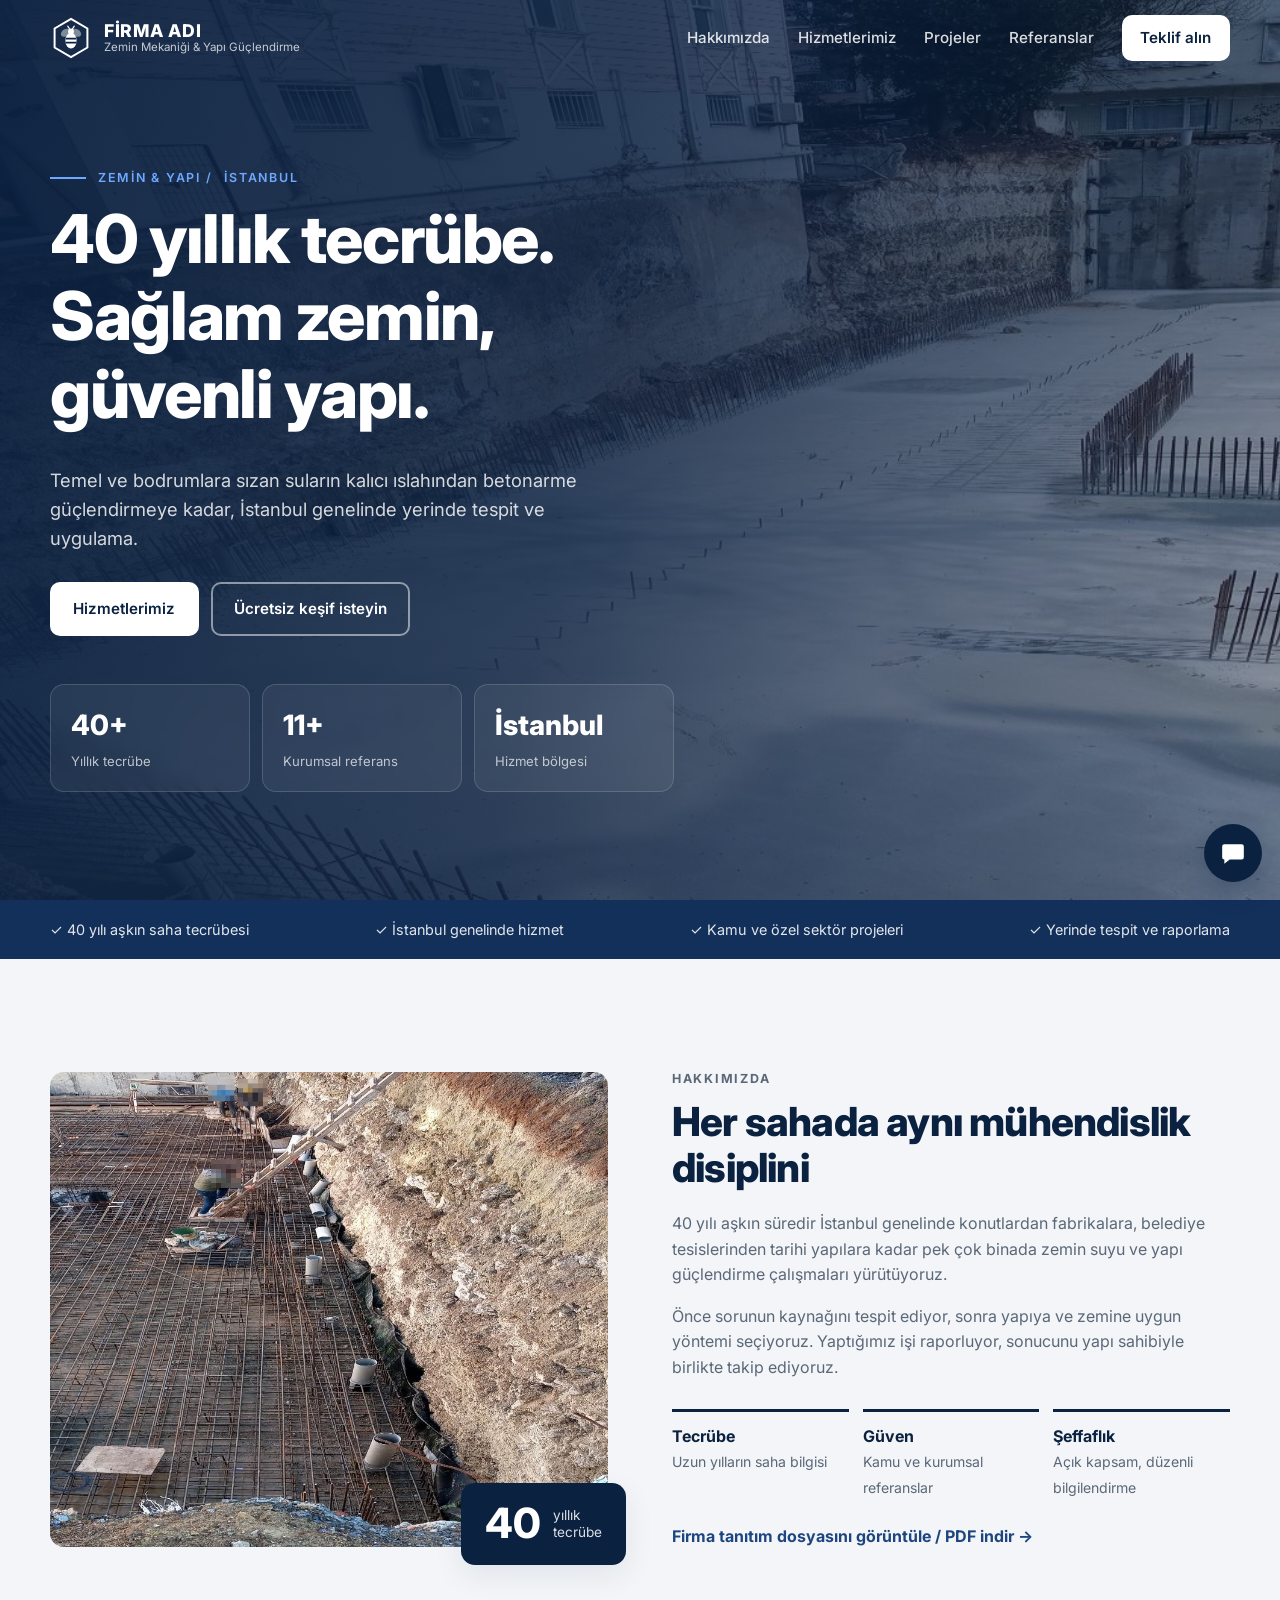
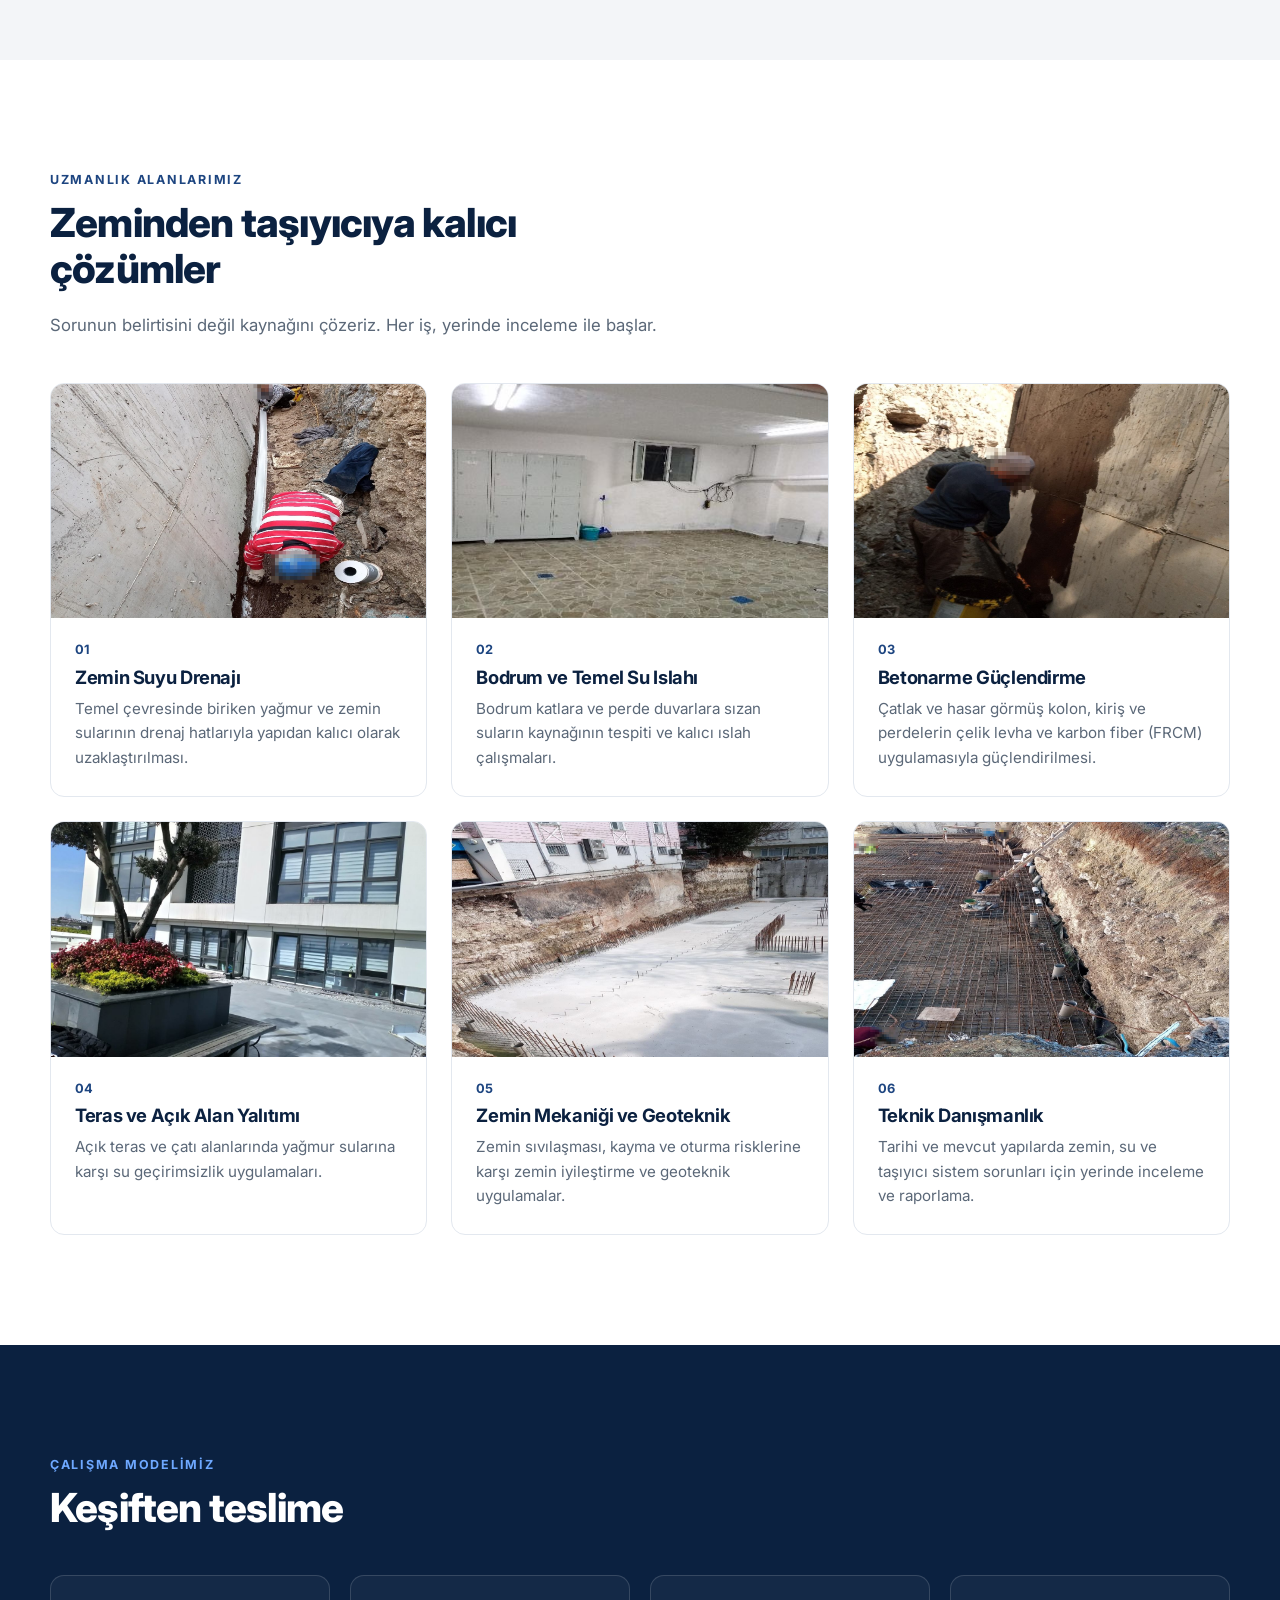
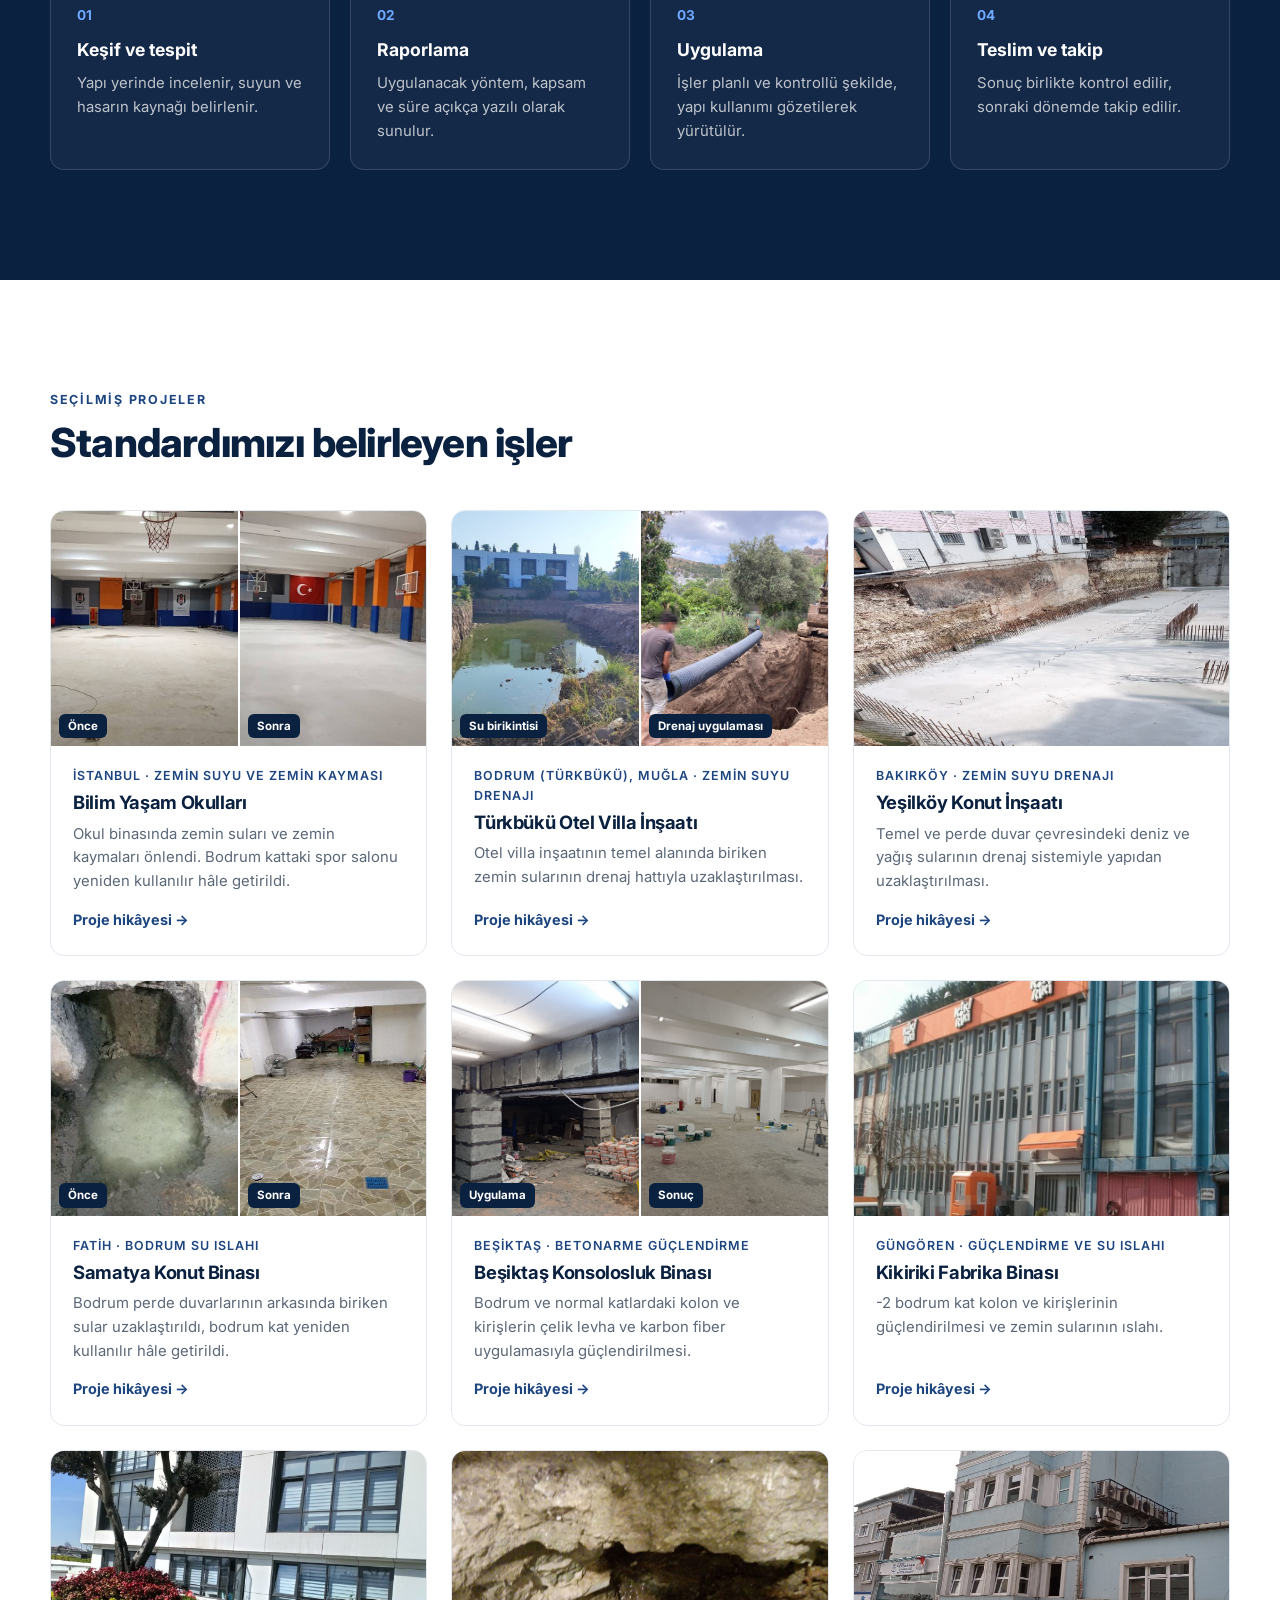
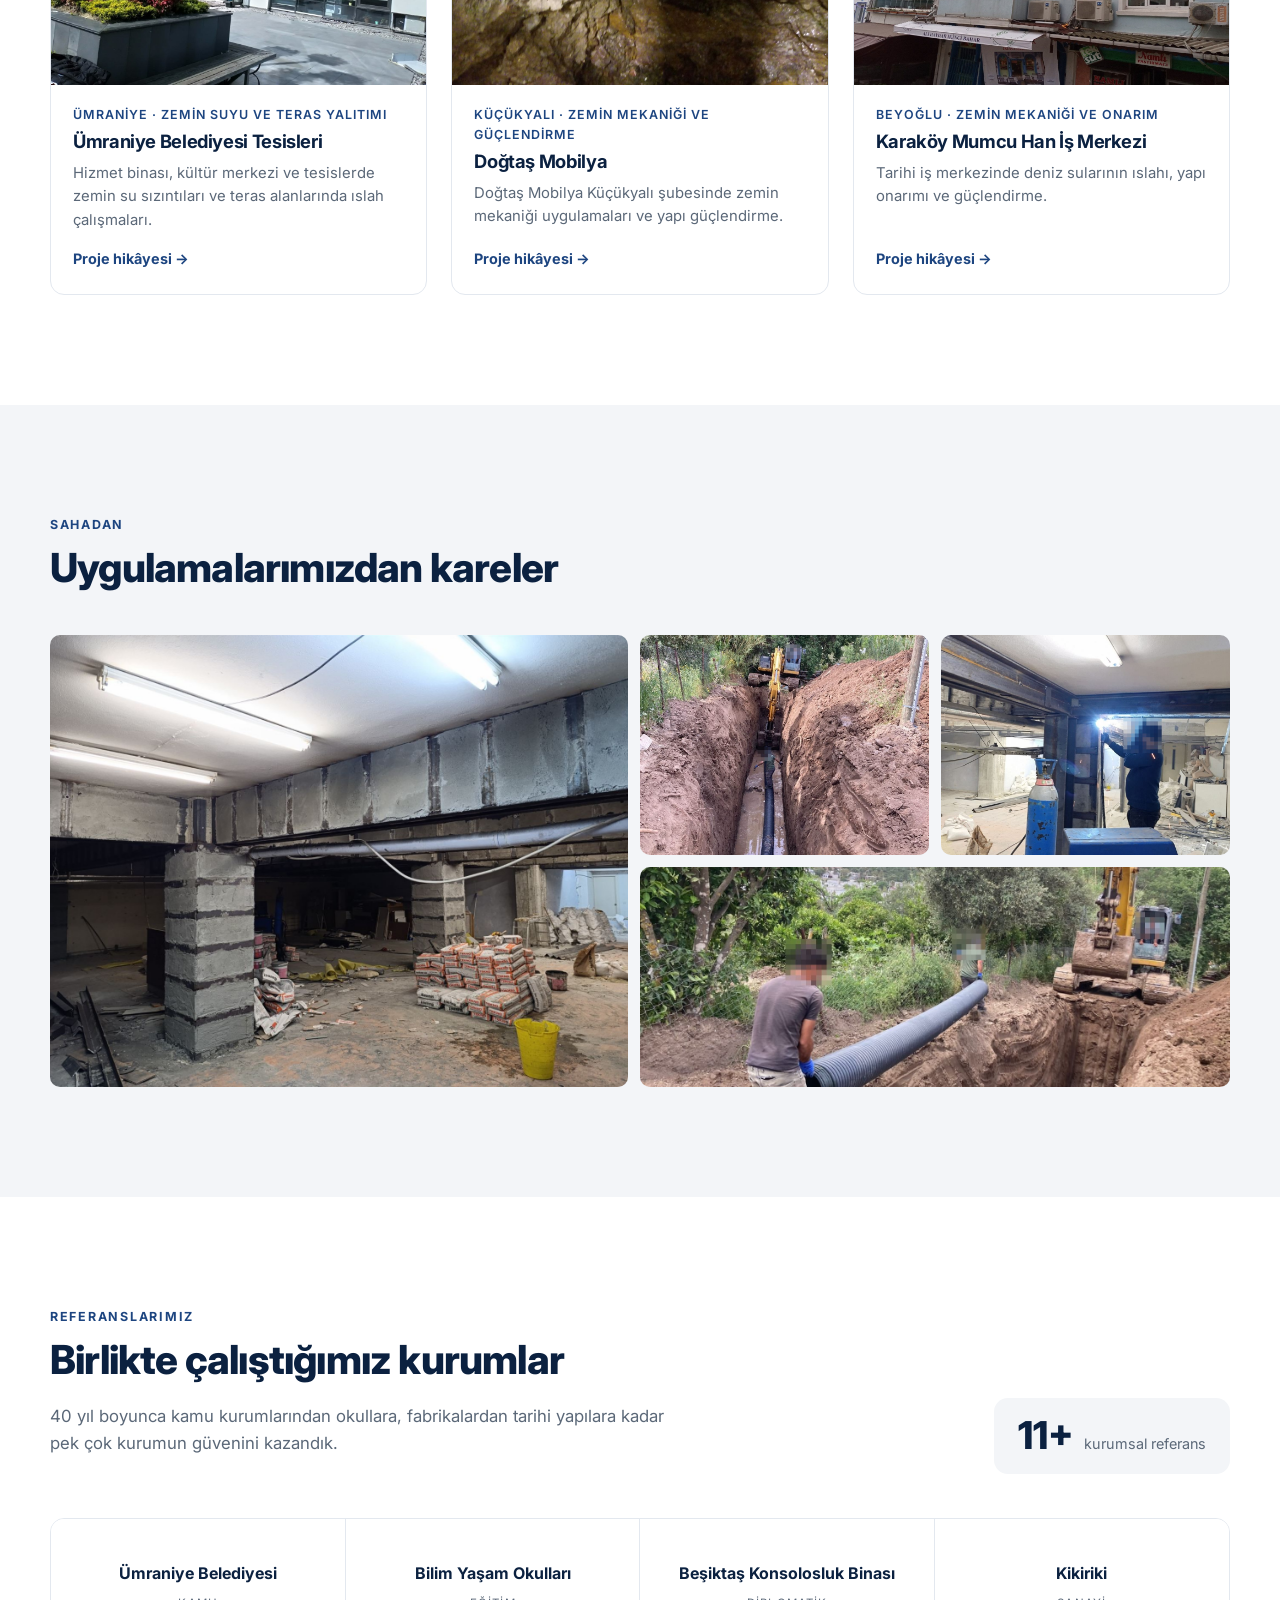
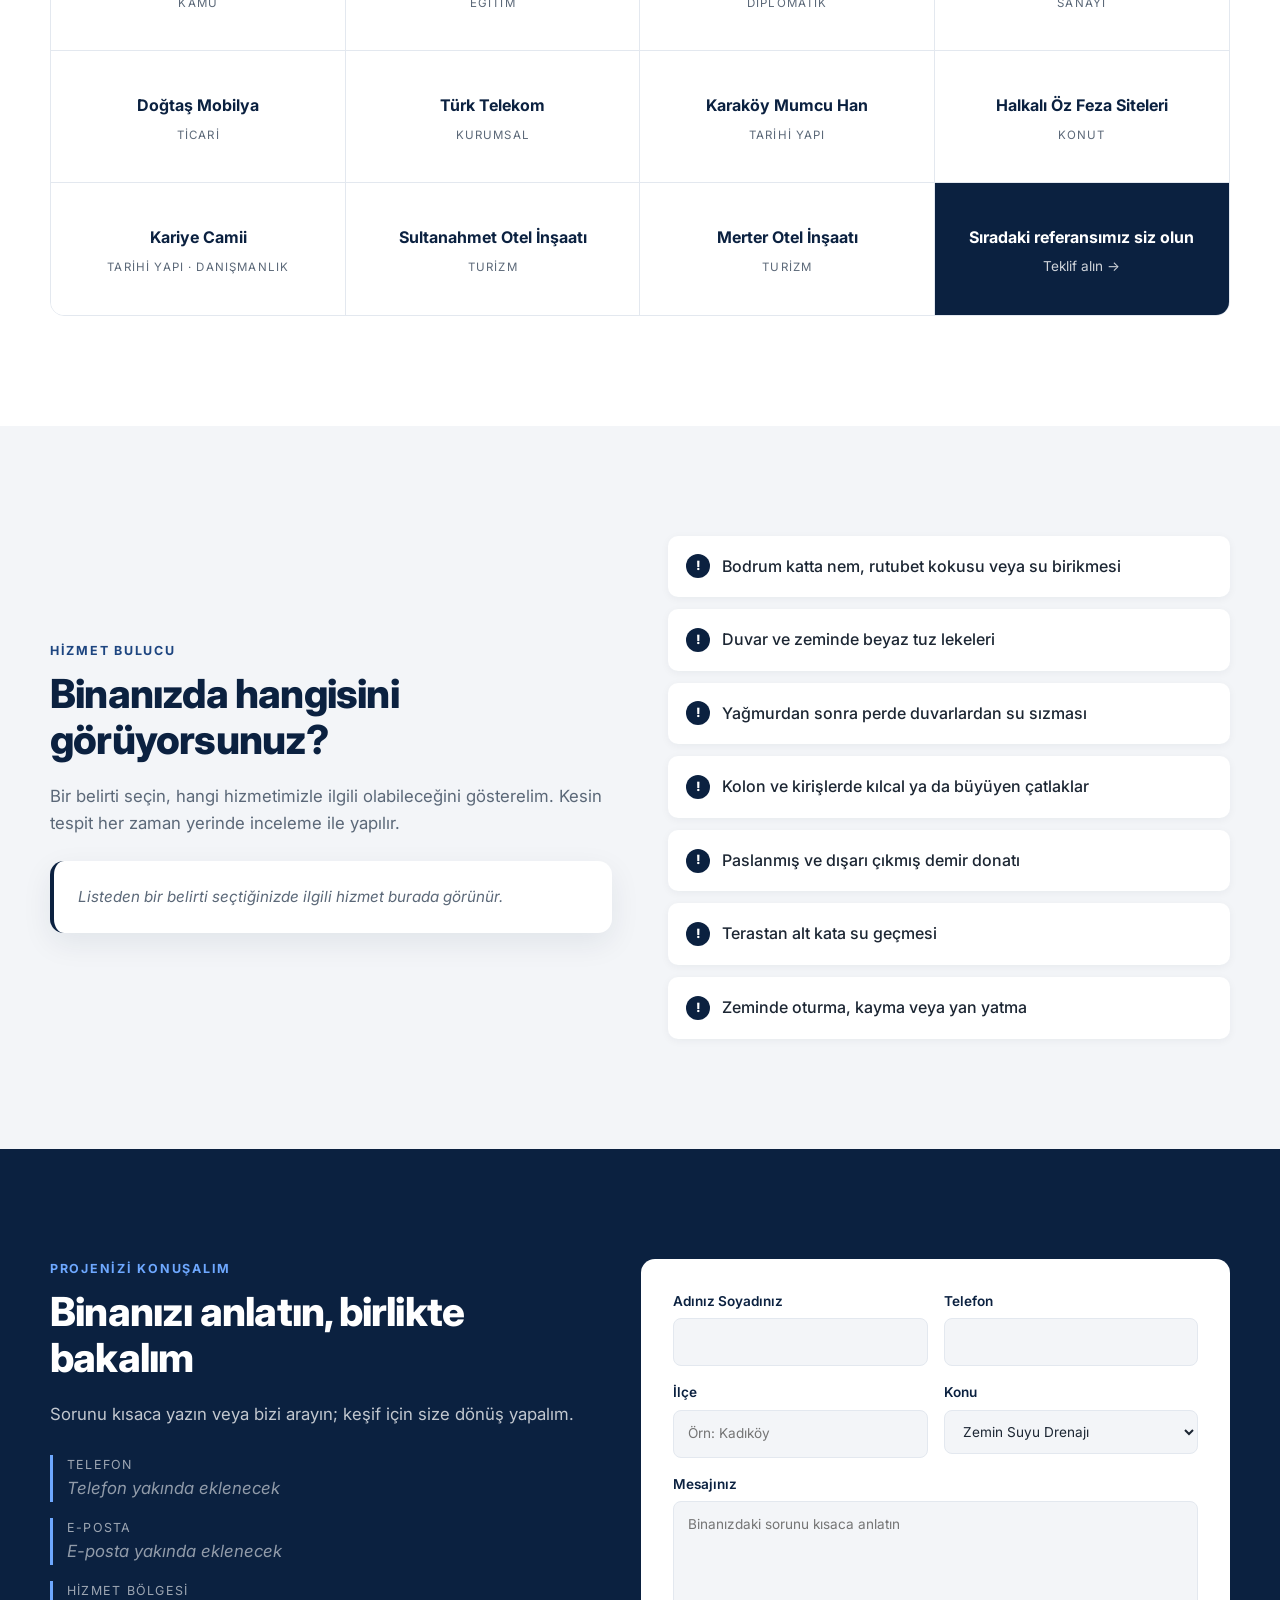
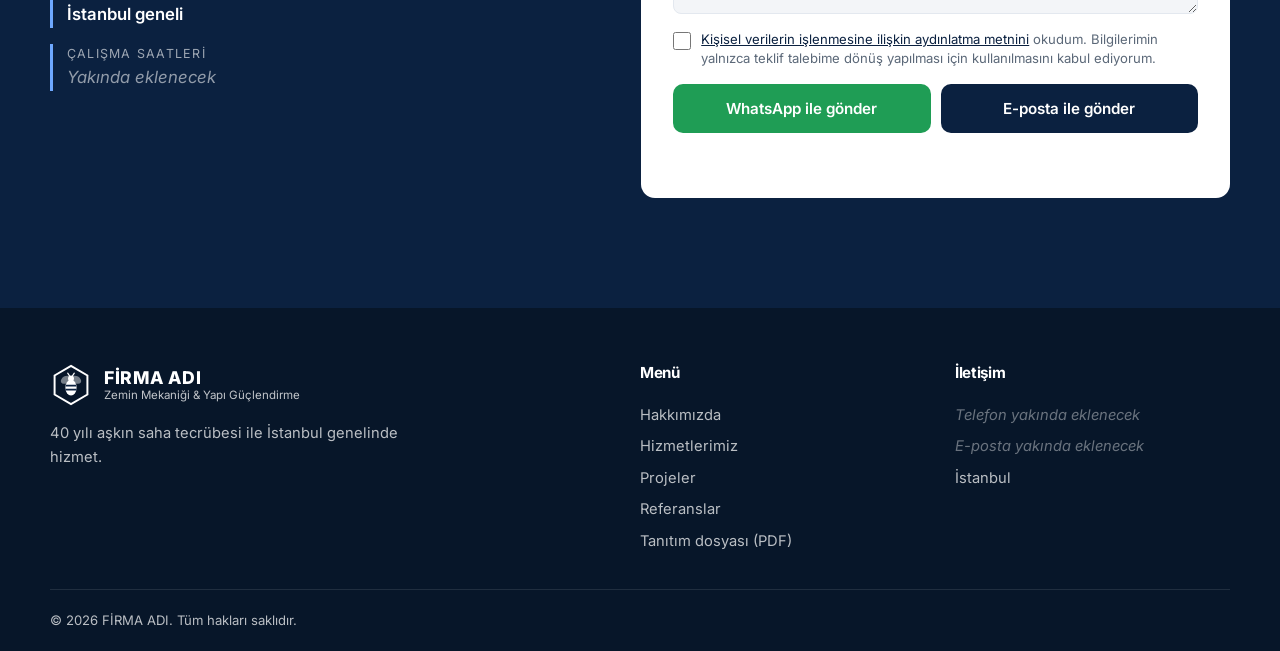
==== index.html @ 5e9cb73e "İnşaat firması web sitesi: ilk taslak" ====
<!doctype html>
<html lang="tr">
<head>
  <meta charset="utf-8">
  <meta name="viewport" content="width=device-width, initial-scale=1">
  <title>Zemin Mekaniği ve Yapı Güçlendirme</title>
  <meta name="description" content="40 yıllık tecrübeyle zemin suyu drenajı, bodrum su ıslahı ve betonarme güçlendirme.">
  <!-- TASLAK: Site bitene kadar arama motorlarında listelenmesin. Yayına hazır olunca bu satır silinecek. -->
  <meta name="robots" content="noindex, nofollow">
  <link rel="preconnect" href="https://fonts.googleapis.com">
  <link rel="preconnect" href="https://fonts.gstatic.com" crossorigin>
  <link href="https://fonts.googleapis.com/css2?family=Inter:wght@400;500;600;700;800&display=swap" rel="stylesheet">
  <link rel="stylesheet" href="stil.css">
  <link rel="stylesheet" href="sohbet.css">
</head>
<body>
  <a href="#icerik" class="icerige-gec">İçeriğe geç</a>

  <!-- Arı simgesi: tek yerde tanımlanır, logoda ve başka yerlerde tekrar kullanılır -->
  <svg width="0" height="0" style="position:absolute" aria-hidden="true">
    <symbol id="ari" viewBox="0 0 64 64">
      <path d="M32 3 57 17.5v29L32 61 7 46.5v-29Z" fill="none" stroke="currentColor" stroke-width="3"/>
      <ellipse cx="24" cy="24" rx="8" ry="5.5" transform="rotate(-30 24 24)" fill="currentColor" opacity=".45"/>
      <ellipse cx="40" cy="24" rx="8" ry="5.5" transform="rotate(30 40 24)" fill="currentColor" opacity=".45"/>
      <ellipse cx="32" cy="36" rx="8.5" ry="12" fill="currentColor"/>
      <path d="M24.2 33h15.6M23.8 39h16.4" stroke="var(--ari-cizgi, #0b2140)" stroke-width="2.6"/>
      <circle cx="32" cy="22" r="4.5" fill="currentColor"/>
      <path d="M30 18.5 27 14M34 18.5 37 14" stroke="currentColor" stroke-width="1.8" stroke-linecap="round"/>
    </symbol>
  </svg>

  <header class="ust" id="ust">
    <div class="kap ust-ic">
      <a href="#giris" class="logo" aria-label="Ana sayfa">
        <svg class="logo-ari"><use href="#ari"/></svg>
        <span class="logo-yazi">
          <strong data-ayar="firma.ad"></strong>
          <small data-ayar="firma.altBaslik"></small>
        </span>
      </a>
      <nav class="menu" id="menu" aria-label="Ana menü">
        <a href="#hakkimizda">Hakkımızda</a>
        <a href="#hizmetler">Hizmetlerimiz</a>
        <a href="#projeler">Projeler</a>
        <a href="#referanslar">Referanslar</a>
        <a href="#iletisim" class="dugme dugme-acik">Teklif alın</a>
      </nav>
      <button class="menu-ac" id="menuAc" aria-label="Menüyü aç" aria-expanded="false" aria-controls="menu">
        <span></span><span></span><span></span>
      </button>
    </div>
  </header>

  <main id="icerik" tabindex="-1">
    <!-- GİRİŞ -->
    <section class="giris" id="giris">
      <div class="giris-arka" style="background-image:url('gorseller/giris-santiye.jpg')"></div>
      <div class="kap giris-ic">
        <p class="etiket"><span class="cizgi"></span>Zemin & Yapı / <span data-ayar="firma.bolge"></span></p>
        <h1><span data-ayar="firma.deneyimYili"></span> yıllık tecrübe.<br>Sağlam zemin, güvenli yapı.</h1>
        <p class="giris-metin">Temel ve bodrumlara sızan suların kalıcı ıslahından betonarme güçlendirmeye kadar, <span data-ayar="firma.bolge"></span> genelinde yerinde tespit ve uygulama.</p>
        <div class="dugmeler">
          <a href="#hizmetler" class="dugme dugme-acik">Hizmetlerimiz</a>
          <a href="#iletisim" class="dugme dugme-cerceve">Ücretsiz keşif isteyin</a>
        </div>

        <div class="rakamlar">
          <div><strong><span data-ayar="firma.deneyimYili"></span>+</strong><span>Yıllık tecrübe</span></div>
          <div><strong id="referansSayisi"></strong><span>Kurumsal referans</span></div>
          <div><strong data-ayar="firma.bolge"></strong><span>Hizmet bölgesi</span></div>
        </div>
      </div>
    </section>

    <!-- GÜVEN ŞERİDİ -->
    <div class="serit">
      <div class="kap serit-ic">
        <span>✓ <span data-ayar="firma.kurulusMetni"></span></span>
        <span>✓ <span data-ayar="firma.bolge"></span> genelinde hizmet</span>
        <span>✓ Kamu ve özel sektör projeleri</span>
        <span>✓ Yerinde tespit ve raporlama</span>
      </div>
    </div>

    <!-- HAKKIMIZDA -->
    <section class="bolum bolum-gri" id="hakkimizda">
      <div class="kap hakkimizda">
        <div class="hakkimizda-gorsel">
          <img src="gorseller/hakkimizda.jpg" alt="Temel donatı imalatı yapılan şantiye" loading="lazy">
          <div class="rozet"><strong><span data-ayar="firma.deneyimYili"></span></strong><span>yıllık<br>tecrübe</span></div>
        </div>
        <div>
          <p class="ust-baslik">Hakkımızda</p>
          <h2>Her sahada aynı mühendislik disiplini</h2>
          <p><span data-ayar="firma.deneyimYili"></span> yılı aşkın süredir <span data-ayar="firma.bolge"></span> genelinde konutlardan fabrikalara, belediye tesislerinden tarihi yapılara kadar pek çok binada zemin suyu ve yapı güçlendirme çalışmaları yürütüyoruz.</p>
          <p>Önce sorunun kaynağını tespit ediyor, sonra yapıya ve zemine uygun yöntemi seçiyoruz. Yaptığımız işi raporluyor, sonucunu yapı sahibiyle birlikte takip ediyoruz.</p>
          <div class="ozellikler">
            <div><strong>Tecrübe</strong><span>Uzun yılların saha bilgisi</span></div>
            <div><strong>Güven</strong><span>Kamu ve kurumsal referanslar</span></div>
            <div><strong>Şeffaflık</strong><span>Açık kapsam, düzenli bilgilendirme</span></div>
          </div>
          <a href="tanitim.html" class="tanitim-bag">Firma tanıtım dosyasını görüntüle / PDF indir →</a>
        </div>
      </div>
    </section>

    <!-- HİZMETLER -->
    <section class="bolum" id="hizmetler">
      <div class="kap">
        <div class="bolum-bas">
          <p class="ust-baslik">Uzmanlık alanlarımız</p>
          <h2>Zeminden taşıyıcıya kalıcı çözümler</h2>
          <p class="bolum-metin">Sorunun belirtisini değil kaynağını çözeriz. Her iş, yerinde inceleme ile başlar.</p>
        </div>
        <div class="kartlar" id="hizmetListesi"></div>
      </div>
    </section>

    <!-- ÇALIŞMA MODELİ -->
    <section class="bolum bolum-koyu">
      <div class="kap">
        <div class="bolum-bas">
          <p class="ust-baslik">Çalışma modelimiz</p>
          <h2>Keşiften teslime</h2>
        </div>
        <ol class="adimlar">
          <li><span>01</span><strong>Keşif ve tespit</strong><p>Yapı yerinde incelenir, suyun ve hasarın kaynağı belirlenir.</p></li>
          <li><span>02</span><strong>Raporlama</strong><p>Uygulanacak yöntem, kapsam ve süre açıkça yazılı olarak sunulur.</p></li>
          <li><span>03</span><strong>Uygulama</strong><p>İşler planlı ve kontrollü şekilde, yapı kullanımı gözetilerek yürütülür.</p></li>
          <li><span>04</span><strong>Teslim ve takip</strong><p>Sonuç birlikte kontrol edilir, sonraki dönemde takip edilir.</p></li>
        </ol>
      </div>
    </section>

    <!-- PROJELER -->
    <section class="bolum" id="projeler">
      <div class="kap">
        <div class="bolum-bas">
          <p class="ust-baslik">Seçilmiş projeler</p>
          <h2>Standardımızı belirleyen işler</h2>
        </div>
        <div class="projeler" id="projeListesi"></div>
      </div>
    </section>

    <!-- SAHADAN -->
    <section class="bolum bolum-gri">
      <div class="kap">
        <div class="bolum-bas">
          <p class="ust-baslik">Sahadan</p>
          <h2>Uygulamalarımızdan kareler</h2>
        </div>
        <div class="galeri">
          <img src="gorseller/konsolosluk-17.jpg" alt="Kolon ve kirişlerin çelik lamalarla güçlendirilmesi" loading="lazy">
          <img src="gorseller/saha-hendek.jpg" alt="Hendeğe drenaj borusu döşenmesi" loading="lazy">
          <img src="gorseller/konsolosluk-19.jpg" alt="Çelik elemanların kaynakla birleştirilmesi" loading="lazy">
          <img src="gorseller/saha-boru.jpg" alt="Drenaj borusunun kazı alanına indirilmesi" loading="lazy">
        </div>
      </div>
    </section>

    <!-- REFERANSLAR -->
    <section class="bolum" id="referanslar">
      <div class="kap">
        <div class="referans-bas">
          <div class="bolum-bas">
            <p class="ust-baslik">Referanslarımız</p>
            <h2>Birlikte çalıştığımız kurumlar</h2>
            <p class="bolum-metin"><span data-ayar="firma.deneyimYili"></span> yıl boyunca kamu kurumlarından okullara, fabrikalardan tarihi yapılara kadar pek çok kurumun güvenini kazandık.</p>
          </div>
          <div class="referans-rozet">
            <strong id="referansSayisi2"></strong>
            <span>kurumsal referans</span>
          </div>
        </div>
        <ul class="referanslar" id="referansListesi"></ul>
      </div>
    </section>

    <!-- BELİRTİLER -->
    <section class="bolum bolum-gri" id="hizmetBulucu">
      <div class="kap belirti">
        <div>
          <p class="ust-baslik">Hizmet bulucu</p>
          <h2>Binanızda hangisini görüyorsunuz?</h2>
          <p class="bolum-metin">Bir belirti seçin, hangi hizmetimizle ilgili olabileceğini gösterelim. Kesin tespit her zaman yerinde inceleme ile yapılır.</p>
          <div class="bulucu-sonuc" id="bulucuSonuc" aria-live="polite">
            <p class="bulucu-bos">Listeden bir belirti seçtiğinizde ilgili hizmet burada görünür.</p>
          </div>
        </div>
        <ul class="belirti-liste" id="belirtiListesi"></ul>
      </div>
    </section>

    <!-- İLETİŞİM -->
    <section class="bolum bolum-koyu" id="iletisim">
      <div class="kap iletisim">
        <div>
          <p class="ust-baslik">Projenizi konuşalım</p>
          <h2>Binanızı anlatın, birlikte bakalım</h2>
          <p class="bolum-metin">Sorunu kısaca yazın veya bizi arayın; keşif için size dönüş yapalım.</p>
          <ul class="iletisim-bilgi">
            <li><span>Telefon</span><a data-iletisim="telefon"></a></li>
            <li><span>E-posta</span><a data-iletisim="eposta"></a></li>
            <li><span>Hizmet bölgesi</span><strong><span data-ayar="firma.bolge"></span> geneli</strong></li>
            <li><span>Çalışma saatleri</span><strong data-ayar="iletisim.calismaSaatleri"></strong></li>
          </ul>
        </div>
        <form class="form" id="iletisimFormu" novalidate>
          <label>Adınız Soyadınız<input name="ad" required autocomplete="name"></label>
          <label>Telefon<input name="telefon" type="tel" required autocomplete="tel"></label>
          <label>İlçe<input name="ilce" placeholder="Örn: Kadıköy"></label>
          <label>Konu
            <select name="konu" id="konuSecimi"></select>
          </label>
          <label class="tam">Mesajınız<textarea name="mesaj" rows="4" required placeholder="Binanızdaki sorunu kısaca anlatın"></textarea></label>
          <input type="text" name="_bot" tabindex="-1" autocomplete="off" aria-hidden="true" style="position:absolute;left:-9999px">
          <label class="onay tam">
            <input type="checkbox" name="kvkk" required>
            <span><a href="kvkk.html" target="_blank" rel="noopener">Kişisel verilerin işlenmesine ilişkin aydınlatma metnini</a> okudum. Bilgilerimin yalnızca teklif talebime dönüş yapılması için kullanılmasını kabul ediyorum.</span>
          </label>
          <div class="form-dugmeler tam">
            <button type="submit" name="kanal" value="whatsapp" class="dugme dugme-wp">WhatsApp ile gönder</button>
            <button type="submit" name="kanal" value="eposta" class="dugme dugme-acik">E-posta ile gönder</button>
          </div>
          <p class="form-not tam" id="formNot" role="status"></p>
        </form>
      </div>
    </section>
  </main>

  <footer class="alt">
    <div class="kap alt-ic">
      <div>
        <a href="#giris" class="logo">
          <svg class="logo-ari"><use href="#ari"/></svg>
          <span class="logo-yazi"><strong data-ayar="firma.ad"></strong><small data-ayar="firma.altBaslik"></small></span>
        </a>
        <p><span data-ayar="firma.kurulusMetni"></span> ile <span data-ayar="firma.bolge"></span> genelinde hizmet.</p>
      </div>
      <div>
        <h3>Menü</h3>
        <a href="#hakkimizda">Hakkımızda</a><a href="#hizmetler">Hizmetlerimiz</a><a href="#projeler">Projeler</a><a href="#referanslar">Referanslar</a><a href="tanitim.html">Tanıtım dosyası (PDF)</a>
      </div>
      <div>
        <h3>İletişim</h3>
        <a data-iletisim="telefon"></a>
        <a data-iletisim="eposta"></a>
        <span data-ayar="iletisim.adres"></span>
      </div>
    </div>
    <div class="kap alt-son">© <span id="yil"></span> <span data-ayar="firma.ad"></span>. Tüm hakları saklıdır.</div>
  </footer>

  <dialog class="hikaye" id="hikayePencere" aria-labelledby="hikayeBaslik">
    <button type="button" class="hikaye-kapat" data-kapat aria-label="Kapat">×</button>
    <div id="hikayeIcerik"></div>
  </dialog>

  <a class="whatsapp" id="whatsapp" hidden aria-label="WhatsApp ile yazın">WhatsApp</a>

  <script src="ayarlar.js"></script>
  <script src="site.js"></script>
  <script src="sohbet.js" defer></script>
</body>
</html>
---- stil.css ----
/* Renkler tek yerden yönetilir */
:root {
  --lacivert: #0b2140;
  --lacivert-2: #12305a;
  --lacivert-3: #1d4580;
  --vurgu: #6ea8ff;
  --beyaz: #ffffff;
  --gri-1: #f3f5f8;
  --gri-2: #e3e8ef;
  --metin: #1c2633;
  --metin-acik: #5b6878;
  --yaricap: 14px;
  --golge: 0 10px 30px rgba(11, 33, 64, .08);
}

* { box-sizing: border-box; }
html { scroll-behavior: smooth; scroll-padding-top: 80px; }
body { margin: 0; font-family: "Inter", system-ui, sans-serif; color: var(--metin); background: var(--beyaz); line-height: 1.6; -webkit-font-smoothing: antialiased; }
img { max-width: 100%; display: block; }
a { color: inherit; text-decoration: none; }
h1, h2, h3 { line-height: 1.15; margin: 0 0 .5em; letter-spacing: -.02em; }
h2 { font-size: clamp(1.7rem, 3.2vw, 2.5rem); font-weight: 800; color: var(--lacivert); }
h3 { font-size: 1.15rem; font-weight: 700; }
p { margin: 0 0 1em; }

.kap { width: min(1180px, 100% - 32px); margin-inline: auto; }

/* Düğmeler */
.dugme { display: inline-flex; align-items: center; justify-content: center; gap: .5em; padding: .85em 1.4em; border-radius: 10px; font-weight: 600; font-size: .95rem; border: 2px solid transparent; cursor: pointer; transition: background .2s, color .2s, border-color .2s; font-family: inherit; }
.dugme-acik { background: var(--beyaz); color: var(--lacivert); }
.dugme-acik:hover { background: var(--gri-2); }
.dugme-cerceve { border-color: rgba(255,255,255,.5); color: var(--beyaz); }
.dugme-cerceve:hover { border-color: var(--beyaz); background: rgba(255,255,255,.08); }
.dugme-koyu { background: var(--lacivert); color: var(--beyaz); }
.dugme-koyu:hover { background: var(--lacivert-3); }

/* Üst menü */
.ust { position: fixed; inset: 0 0 auto; z-index: 50; transition: background .25s, box-shadow .25s; }
.ust.dolu, body.menu-acik .ust { background: var(--lacivert); box-shadow: 0 4px 20px rgba(0,0,0,.2); }
.ust-ic { display: flex; align-items: center; justify-content: space-between; height: 76px; }
.logo { display: flex; align-items: center; gap: 12px; color: var(--beyaz); }
.logo-ari { width: 42px; height: 42px; color: var(--beyaz); flex: none; --ari-cizgi: var(--lacivert); }
.logo-yazi { display: flex; flex-direction: column; line-height: 1.15; }
.logo-yazi strong { font-size: 1.1rem; font-weight: 800; letter-spacing: .04em; }
.logo-yazi small { font-size: .72rem; opacity: .75; }
.menu { display: flex; align-items: center; gap: 28px; }
.menu a:not(.dugme) { color: rgba(255,255,255,.85); font-weight: 500; font-size: .95rem; }
.menu a:not(.dugme):hover { color: var(--beyaz); }
.menu .dugme { padding: .6em 1.1em; }
.menu-ac { display: none; background: none; border: 0; padding: 10px; cursor: pointer; }
.menu-ac span { display: block; width: 24px; height: 2px; background: var(--beyaz); margin: 5px 0; transition: transform .2s, opacity .2s; }

/* Giriş */
.giris { position: relative; min-height: 100vh; min-height: 100svh; display: flex; align-items: center; color: var(--beyaz); background: var(--lacivert); overflow: hidden; }
.giris-arka { position: absolute; inset: 0; background-size: cover; background-position: center; }
.giris-arka::after { content: ""; position: absolute; inset: 0; background: linear-gradient(100deg, rgba(11,33,64,.96) 0%, rgba(11,33,64,.85) 45%, rgba(11,33,64,.45) 100%); }
.giris-ic { position: relative; padding: 130px 0 70px; }
.etiket { display: flex; align-items: center; gap: 12px; text-transform: uppercase; letter-spacing: .14em; font-size: .78rem; font-weight: 600; color: var(--vurgu); }
.cizgi { width: 36px; height: 2px; background: var(--vurgu); }
.giris h1 { font-size: clamp(2.3rem, 6vw, 4.2rem); font-weight: 800; max-width: 14ch; }
.giris-metin { font-size: clamp(1rem, 1.6vw, 1.15rem); max-width: 560px; color: rgba(255,255,255,.82); }
.dugmeler { display: flex; flex-wrap: wrap; gap: 12px; margin: 28px 0 48px; }
.rakamlar { display: grid; grid-template-columns: repeat(3, minmax(0, 200px)); gap: 12px; }
.rakamlar div { padding: 18px 20px; border: 1px solid rgba(255,255,255,.15); border-radius: var(--yaricap); background: rgba(255,255,255,.06); backdrop-filter: blur(6px); }
.rakamlar strong { display: block; font-size: 1.75rem; font-weight: 800; }
.rakamlar div > span { font-size: .82rem; color: rgba(255,255,255,.7); }

/* Güven şeridi */
.serit { background: var(--lacivert-2); color: rgba(255,255,255,.88); font-size: .9rem; }
.serit-ic { display: flex; flex-wrap: wrap; justify-content: space-between; gap: 10px 24px; padding: 18px 0; }

/* Bölümler */
.bolum { padding: clamp(64px, 9vw, 110px) 0; }
.bolum-gri { background: var(--gri-1); }
.bolum-koyu { background: var(--lacivert); color: var(--beyaz); }
.bolum-koyu h2 { color: var(--beyaz); }
.bolum-bas { max-width: 640px; margin-bottom: 44px; }
.ust-baslik { text-transform: uppercase; letter-spacing: .14em; font-size: .78rem; font-weight: 700; color: var(--lacivert-3); margin-bottom: .8em; }
.bolum-koyu .ust-baslik { color: var(--vurgu); }
.bolum-metin { color: var(--metin-acik); font-size: 1.05rem; }
.bolum-koyu .bolum-metin { color: rgba(255,255,255,.75); }

/* Hizmet kartları */
.kartlar { display: grid; grid-template-columns: repeat(3, 1fr); gap: 24px; }
.kart { background: var(--beyaz); border: 1px solid var(--gri-2); border-radius: var(--yaricap); overflow: hidden; transition: transform .25s, box-shadow .25s; }
.kart:hover { transform: translateY(-4px); box-shadow: var(--golge); }
.kart-gorsel { aspect-ratio: 16 / 10; overflow: hidden; background: var(--gri-2); }
.kart-gorsel img { width: 100%; height: 100%; object-fit: cover; }
.kart-ic { padding: 22px 24px 26px; }
.kart-no { display: block; font-size: .8rem; font-weight: 700; color: var(--lacivert-3); margin-bottom: 6px; }
.kart h3 { color: var(--lacivert); }
.kart p { color: var(--metin-acik); font-size: .95rem; margin: 0; }

/* Belirtiler */
.belirti { display: grid; grid-template-columns: 1fr 1fr; gap: 56px; align-items: center; }
.belirti-liste { list-style: none; margin: 0; padding: 0; display: grid; gap: 12px; }
.belirti-liste button { width: 100%; text-align: left; font: inherit; font-weight: 500; color: var(--metin); background: var(--beyaz); padding: 16px 20px 16px 52px; border-radius: 10px; border: 2px solid transparent; position: relative; cursor: pointer; box-shadow: 0 2px 8px rgba(11,33,64,.05); transition: border-color .15s, background .15s; }
.belirti-liste button::before { content: "!"; position: absolute; left: 16px; top: 50%; transform: translateY(-50%); width: 24px; height: 24px; border-radius: 50%; background: var(--lacivert); color: var(--beyaz); font-size: .8rem; font-weight: 800; display: grid; place-items: center; }
.belirti-liste button:hover { border-color: var(--gri-2); }
.belirti-liste button[aria-pressed="true"] { border-color: var(--lacivert); background: #eef3fb; }
.belirti-liste button[aria-pressed="true"]::before { content: "✓"; }
.bulucu-sonuc { margin-top: 24px; padding: 24px; background: var(--beyaz); border-radius: var(--yaricap); border-left: 4px solid var(--lacivert); box-shadow: var(--golge); }
.bulucu-sonuc h3 { color: var(--lacivert); font-size: 1.3rem; }
.bulucu-sonuc p { color: var(--metin-acik); font-size: .95rem; }
.bulucu-etiket { text-transform: uppercase; letter-spacing: .12em; font-size: .75rem; font-weight: 700; color: var(--lacivert-3) !important; margin-bottom: .4em; }
.bulucu-neden strong { color: var(--lacivert); }
.bulucu-bos { margin: 0; font-style: italic; }
.bulucu-not { margin: 14px 0 0; font-size: .8rem !important; }

/* Hakkımızda */
.hakkimizda { display: grid; grid-template-columns: 1fr 1fr; gap: 64px; align-items: center; }
.hakkimizda p { color: var(--metin-acik); }
.hakkimizda-gorsel { position: relative; }
.hakkimizda-gorsel img { border-radius: var(--yaricap); aspect-ratio: 4 / 3.4; object-fit: cover; width: 100%; }
.rozet { position: absolute; right: -18px; bottom: -18px; background: var(--lacivert); color: var(--beyaz); padding: 20px 24px; border-radius: var(--yaricap); display: flex; align-items: center; gap: 12px; box-shadow: var(--golge); }
.rozet strong { font-size: 2.6rem; font-weight: 800; line-height: 1; }
.rozet > span { font-size: .85rem; line-height: 1.25; opacity: .85; }
.ozellikler { display: grid; grid-template-columns: repeat(3, 1fr); gap: 14px; margin-top: 28px; }
.ozellikler div { border-top: 3px solid var(--lacivert); padding-top: 12px; }
.ozellikler strong { display: block; color: var(--lacivert); }
.ozellikler span { font-size: .88rem; color: var(--metin-acik); }

/* Çalışma adımları */
.adimlar { list-style: none; margin: 0; padding: 0; display: grid; grid-template-columns: repeat(4, 1fr); gap: 20px; }
.adimlar li { padding: 26px; border: 1px solid rgba(255,255,255,.14); border-radius: var(--yaricap); background: rgba(255,255,255,.04); }
.adimlar span { font-size: .85rem; font-weight: 700; color: var(--vurgu); }
.adimlar strong { display: block; font-size: 1.1rem; margin: 8px 0; }
.adimlar p { margin: 0; color: rgba(255,255,255,.72); font-size: .93rem; }

/* Projeler */
.projeler { display: grid; grid-template-columns: repeat(3, 1fr); gap: 24px; }
.proje { border-radius: var(--yaricap); overflow: hidden; background: var(--beyaz); border: 1px solid var(--gri-2); display: flex; flex-direction: column; }
.proje-gorsel { aspect-ratio: 16 / 10; background: var(--gri-2); overflow: hidden; }
.proje-gorsel img { width: 100%; height: 100%; object-fit: cover; }
.proje-gorsel.cift { display: grid; grid-template-columns: 1fr 1fr; gap: 2px; background: var(--beyaz); }
.proje-gorsel.cift figure { margin: 0; position: relative; overflow: hidden; }
.proje-gorsel.cift figcaption { position: absolute; left: 8px; bottom: 8px; background: var(--lacivert); color: var(--beyaz); font-size: .72rem; font-weight: 700; padding: 3px 9px; border-radius: 6px; }
.proje-gorsel.yok { display: grid; place-items: center; background: linear-gradient(135deg, var(--lacivert) 0%, var(--lacivert-3) 100%); }
.proje-gorsel.yok svg { width: 64px; height: 64px; color: rgba(255,255,255,.35); --ari-cizgi: var(--lacivert-2); }
.proje-ic { padding: 20px 22px 24px; }
.proje-ust { font-size: .78rem; font-weight: 600; text-transform: uppercase; letter-spacing: .08em; color: var(--lacivert-3); margin-bottom: .5em; }
.proje h3 { color: var(--lacivert); }
.proje-metin { color: var(--metin-acik); font-size: .93rem; margin: 0; }
.proje-ic { display: flex; flex-direction: column; flex: 1; }
.hikaye-ac { margin-top: auto; padding: 14px 0 0; align-self: flex-start; background: none; border: 0; font: inherit; font-weight: 700; font-size: .9rem; color: var(--lacivert-3); cursor: pointer; }
.hikaye-ac:hover { color: var(--lacivert); text-decoration: underline; }

/* Proje hikâyesi penceresi */
.hikaye { width: min(720px, calc(100% - 32px)); max-height: calc(100% - 48px); padding: 0; border: 0; border-radius: var(--yaricap); box-shadow: 0 24px 60px rgba(11,33,64,.35); color: var(--metin); }
.hikaye::backdrop { background: rgba(7,22,41,.6); }
.hikaye .proje-gorsel { aspect-ratio: 16 / 7; }
.hikaye .proje-gorsel.yok { aspect-ratio: 16 / 4; }
.hikaye-govde { padding: 24px 28px 28px; }
.hikaye-govde h2 { font-size: clamp(1.4rem, 3vw, 1.8rem); }
.hikaye-govde section { margin-top: 20px; }
.hikaye-govde h3 { font-size: .8rem; text-transform: uppercase; letter-spacing: .12em; color: var(--lacivert-3); margin-bottom: 8px; }
.hikaye-govde p { margin: 0; }
.hikaye-govde ul { margin: 0; padding-left: 20px; display: grid; gap: 6px; }
.hikaye-galeri { display: grid; grid-template-columns: repeat(2, 1fr); gap: 12px; }
.hikaye-galeri figure { margin: 0; }
.hikaye-galeri img { width: 100%; aspect-ratio: 4 / 3; object-fit: cover; border-radius: 8px; transition: opacity .15s; }
.hikaye-galeri a:hover img { opacity: .85; }
.hikaye-galeri figcaption { font-size: .8rem; color: var(--metin-acik); margin-top: 4px; }
.hikaye-cta { display: flex; flex-wrap: wrap; align-items: center; justify-content: space-between; gap: 12px; margin-top: 28px; padding: 16px 18px; border-radius: 10px; background: var(--gri-1); font-weight: 600; color: var(--lacivert); }
.hikaye-kapat { position: absolute; top: 12px; right: 12px; z-index: 1; width: 40px; height: 40px; border-radius: 50%; border: 0; background: rgba(255,255,255,.92); color: var(--lacivert); font-size: 1.6rem; line-height: 1; cursor: pointer; box-shadow: 0 2px 8px rgba(0,0,0,.15); }

/* Galeri */
.galeri { display: grid; grid-template-columns: 2fr 1fr 1fr; grid-template-rows: 220px 220px; gap: 12px; }
.galeri img { width: 100%; height: 100%; object-fit: cover; border-radius: 10px; }
.galeri img:first-child { grid-row: span 2; }
.galeri img:last-child { grid-column: span 2; }

/* Referanslar */
.referans-bas { display: flex; justify-content: space-between; align-items: flex-end; gap: 32px; margin-bottom: 44px; }
.referans-bas .bolum-bas { margin-bottom: 0; }
.referans-rozet { flex: none; display: flex; align-items: baseline; gap: 10px; padding: 18px 24px; border-radius: var(--yaricap); background: var(--gri-1); color: var(--lacivert); }
.referans-rozet strong { font-size: 2.4rem; font-weight: 800; line-height: 1; }
.referans-rozet span { font-size: .9rem; color: var(--metin-acik); }
/* Logo ızgarası: ince çizgilerle ayrılmış eşit hücreler */
.referanslar { list-style: none; margin: 0; padding: 0; display: grid; grid-template-columns: repeat(4, 1fr); border: 1px solid var(--gri-2); border-radius: var(--yaricap); overflow: hidden; background: var(--beyaz); }
.referans { background: var(--beyaz); outline: 1px solid var(--gri-2); min-height: 132px; padding: 22px 18px 16px; display: flex; flex-direction: column; align-items: center; justify-content: center; gap: 10px; text-align: center; transition: background .2s; }
.referans:hover { background: var(--gri-1); }
.referans img { max-width: 160px; max-height: 64px; width: auto; height: auto; object-fit: contain; filter: grayscale(1); opacity: .8; transition: filter .2s, opacity .2s; }
.referans:hover img { filter: none; opacity: 1; }
.referans-ad { font-weight: 700; color: var(--lacivert); font-size: 1rem; line-height: 1.3; }
.referans.davet { background: var(--lacivert); color: var(--beyaz); }
.referans.davet:hover { background: var(--lacivert-3); }
.referans.davet a { display: flex; flex-direction: column; align-items: center; gap: 6px; }
.referans.davet strong { font-size: 1rem; }
.referans.davet span { font-size: .85rem; opacity: .8; }
.referans-tur { font-size: .72rem; text-transform: uppercase; letter-spacing: .1em; color: var(--metin-acik); }

/* İletişim */
.iletisim { display: grid; grid-template-columns: 1fr 1.1fr; gap: 56px; align-items: start; }
.iletisim-bilgi { list-style: none; padding: 0; margin: 28px 0 0; display: grid; gap: 16px; }
.iletisim-bilgi li { display: flex; flex-direction: column; border-left: 3px solid var(--vurgu); padding-left: 14px; }
.iletisim-bilgi li > span { font-size: .78rem; text-transform: uppercase; letter-spacing: .1em; color: rgba(255,255,255,.6); }
.iletisim-bilgi a, .iletisim-bilgi strong { font-size: 1.05rem; font-weight: 600; }
.bos { opacity: .55; font-style: italic; font-weight: 400 !important; }
.form { background: var(--beyaz); color: var(--metin); padding: 32px; border-radius: var(--yaricap); display: grid; grid-template-columns: 1fr 1fr; gap: 16px; }
.form label { display: flex; flex-direction: column; gap: 6px; font-size: .85rem; font-weight: 600; color: var(--lacivert); }
.form input, .form select, .form textarea { font: inherit; font-weight: 400; padding: 12px 14px; border: 1px solid var(--gri-2); border-radius: 8px; background: var(--gri-1); color: var(--metin); width: 100%; }
.form input:focus, .form select:focus, .form textarea:focus { outline: 2px solid var(--lacivert-3); outline-offset: 1px; background: var(--beyaz); }
.form .tam { grid-column: 1 / -1; }
.form .dugme-acik { background: var(--lacivert); color: var(--beyaz); }
.form .dugme-acik:hover { background: var(--lacivert-3); }
.form .onay { flex-direction: row; align-items: flex-start; gap: 10px; font-weight: 400; color: var(--metin-acik); font-size: .82rem; line-height: 1.45; }
.form .onay input { width: 18px; height: 18px; flex: none; margin: 2px 0 0; accent-color: var(--lacivert); }
.form .onay a { color: var(--lacivert); text-decoration: underline; }
.form-dugmeler { display: grid; grid-template-columns: 1fr 1fr; gap: 10px; }
.dugme-wp { background: #1f9d55; color: #fff; }
.dugme-wp:hover { background: #18834a; }
.dugme[disabled] { opacity: .6; cursor: wait; }
.form-not.basarili { color: #1f7a45; font-weight: 600; }
.form-not.hata { color: #b42318; font-weight: 600; }
.form-not { margin: 0; font-size: .88rem; color: var(--metin-acik); min-height: 1.2em; }

/* Alt bilgi */
.alt { background: #071629; color: rgba(255,255,255,.72); font-size: .92rem; }
.alt-ic { display: grid; grid-template-columns: 2fr 1fr 1fr; gap: 40px; padding: 56px 0 36px; }
.alt-ic p { margin-top: 16px; max-width: 360px; }
.alt h3 { color: var(--beyaz); font-size: .95rem; margin-bottom: 14px; }
.alt-ic > div:not(:first-child) { display: flex; flex-direction: column; gap: 8px; }
.alt a:hover { color: var(--beyaz); }
.alt-son { border-top: 1px solid rgba(255,255,255,.1); padding: 20px 0; font-size: .82rem; }

.tanitim-bag { display: inline-block; margin-top: 24px; font-weight: 700; color: var(--lacivert-3); }
.tanitim-bag:hover { color: var(--lacivert); text-decoration: underline; }

/* Erişilebilirlik */
.icerige-gec { position: absolute; left: 16px; top: -60px; z-index: 100; background: var(--beyaz); color: var(--lacivert); padding: 10px 16px; border-radius: 8px; font-weight: 700; box-shadow: var(--golge); }
.icerige-gec:focus { top: 12px; }
main:focus { outline: none; }
:focus-visible { outline: 3px solid var(--vurgu); outline-offset: 2px; }
@media (prefers-reduced-motion: reduce) {
  html { scroll-behavior: auto; }
  *, *::before, *::after { transition: none !important; animation: none !important; }
}

/* WhatsApp düğmesi */
.whatsapp { position: fixed; right: 18px; bottom: 18px; z-index: 40; background: #25d366; color: #fff; font-weight: 700; padding: 12px 18px; border-radius: 30px; box-shadow: 0 6px 18px rgba(0,0,0,.2); }

/* Tablet */
@media (max-width: 960px) {
  .kartlar, .projeler { grid-template-columns: repeat(2, 1fr); }
  .adimlar { grid-template-columns: repeat(2, 1fr); }
  .belirti, .hakkimizda, .iletisim { grid-template-columns: 1fr; gap: 40px; }
  .hakkimizda-gorsel { max-width: 560px; }
  .referanslar { grid-template-columns: repeat(3, 1fr); }
  .referans-bas { flex-direction: column; align-items: flex-start; }
  .rozet { right: 12px; bottom: 12px; }
  .alt-ic { grid-template-columns: 1fr 1fr; }
  .alt-ic > div:first-child { grid-column: 1 / -1; }

  .menu-ac { display: block; }
  .menu { position: fixed; inset: 76px 0 auto; background: var(--lacivert); flex-direction: column; align-items: stretch; gap: 0; padding: 8px 16px 20px; transform: translateY(-120%); transition: transform .25s; visibility: hidden; }
  .menu a:not(.dugme) { padding: 14px 4px; border-bottom: 1px solid rgba(255,255,255,.1); }
  .menu .dugme { margin-top: 14px; }
  body.menu-acik .menu { transform: none; visibility: visible; }
  body.menu-acik .menu-ac span:nth-child(1) { transform: translateY(7px) rotate(45deg); }
  body.menu-acik .menu-ac span:nth-child(2) { opacity: 0; }
  body.menu-acik .menu-ac span:nth-child(3) { transform: translateY(-7px) rotate(-45deg); }
}

/* Telefon */
@media (max-width: 600px) {
  .kartlar, .projeler, .adimlar { grid-template-columns: 1fr; }
  .rakamlar { grid-template-columns: 1fr 1fr 1fr; gap: 8px; }
  .rakamlar div { padding: 14px 12px; }
  .rakamlar strong { font-size: 1.25rem; }
  .rakamlar div > span { font-size: .72rem; line-height: 1.3; display: block; }
  .serit-ic { flex-direction: column; }
  .ozellikler { grid-template-columns: 1fr; }
  .referanslar { grid-template-columns: 1fr 1fr; }
  .referans { min-height: 110px; padding: 18px 12px 14px; }
  .referans-ad { font-size: .9rem; }
  .referans img { max-width: 120px; max-height: 52px; }
  .galeri { grid-template-columns: 1fr 1fr; grid-template-rows: 200px 130px 130px; }
  .galeri img:first-child { grid-row: auto; grid-column: span 2; }
  .galeri img:last-child { grid-column: span 2; }
  .form { grid-template-columns: 1fr; padding: 22px; }
  .form-dugmeler { grid-template-columns: 1fr; }
  .alt-ic { grid-template-columns: 1fr; }
  .logo-yazi small { display: none; }
  .dugmeler .dugme { flex: 1 1 100%; }
}
---- sohbet.css ----
/* Sohbet asistanı: renkler stil.css'teki değişkenlerden gelir */
.sohbet { position: fixed; right: 18px; bottom: 18px; z-index: 60; font-size: .95rem; }

.sohbet-dugme { width: 58px; height: 58px; border-radius: 50%; border: 0; cursor: pointer; background: var(--lacivert); color: var(--beyaz); box-shadow: 0 8px 24px rgba(11,33,64,.35); display: grid; place-items: center; transition: transform .2s, background .2s; }
.sohbet-dugme:hover { background: var(--lacivert-3); transform: translateY(-2px); }
.sohbet-dugme svg { width: 26px; height: 26px; }
.sohbet.acik .sohbet-dugme svg { display: none; }
.sohbet.acik .sohbet-dugme::before { content: "×"; font-size: 2rem; line-height: 1; }

.sohbet-pencere { position: absolute; right: 0; bottom: 72px; width: 360px; height: min(540px, calc(100vh - 120px)); background: var(--beyaz); border-radius: 16px; box-shadow: 0 18px 50px rgba(11,33,64,.25); display: flex; flex-direction: column; overflow: hidden; border: 1px solid var(--gri-2); }
.sohbet-pencere[hidden] { display: none; }

.sohbet-ust { display: flex; align-items: center; gap: 12px; padding: 14px 16px; background: var(--lacivert); color: var(--beyaz); }
.sohbet-ari { width: 34px; height: 34px; color: var(--beyaz); --ari-cizgi: var(--lacivert); flex: none; }
.sohbet-ust div { display: flex; flex-direction: column; line-height: 1.2; flex: 1; }
.sohbet-ust small { opacity: .7; font-size: .78rem; }
.sohbet-kapat { background: none; border: 0; color: var(--beyaz); font-size: 1.6rem; line-height: 1; cursor: pointer; padding: 4px 8px; opacity: .8; }
.sohbet-kapat:hover { opacity: 1; }

.sohbet-akis { flex: 1; overflow-y: auto; padding: 16px; display: flex; flex-direction: column; gap: 10px; background: var(--gri-1); overscroll-behavior: contain; }
.balon { max-width: 85%; padding: 10px 14px; border-radius: 14px; line-height: 1.45; white-space: pre-line; overflow-wrap: anywhere; }
.balon.bot { background: var(--beyaz); color: var(--metin); border: 1px solid var(--gri-2); border-bottom-left-radius: 4px; align-self: flex-start; }
.balon.ben { background: var(--lacivert); color: var(--beyaz); border-bottom-right-radius: 4px; align-self: flex-end; }
.balon.yaziyor { color: var(--metin-acik); letter-spacing: .2em; }
.balon-baglantilar { display: flex; flex-direction: column; gap: 6px; margin-top: 10px; }
.balon-baglantilar a { display: block; padding: 8px 12px; border-radius: 8px; background: var(--gri-1); color: var(--lacivert); font-weight: 600; font-size: .88rem; }
.balon-baglantilar a:hover { background: var(--gri-2); }

.oneriler { display: flex; flex-wrap: wrap; gap: 6px; }
.oneriler button { font: inherit; font-size: .84rem; padding: 7px 12px; border-radius: 20px; border: 1px solid var(--lacivert-3); background: var(--beyaz); color: var(--lacivert); cursor: pointer; }
.oneriler button:hover { background: var(--lacivert); color: var(--beyaz); }

.sohbet-form { display: flex; gap: 8px; padding: 10px 12px; border-top: 1px solid var(--gri-2); background: var(--beyaz); }
.sohbet-form input { flex: 1; min-width: 0; font: inherit; font-size: 16px; padding: 10px 12px; border: 1px solid var(--gri-2); border-radius: 10px; background: var(--gri-1); }
.sohbet-form input:focus { outline: 2px solid var(--lacivert-3); outline-offset: 0; background: var(--beyaz); }
.sohbet-form button { width: 44px; border: 0; border-radius: 10px; background: var(--lacivert); color: var(--beyaz); cursor: pointer; font-size: 1rem; }
.sohbet-not { margin: 0; padding: 0 12px 10px; font-size: .7rem; color: var(--metin-acik); text-align: center; background: var(--beyaz); }

/* WhatsApp düğmesi sohbet düğmesinin üstüne alınır */
body.sohbet-var .whatsapp { bottom: 90px; }

/* Telefon: pencere tüm ekranı kaplar */
@media (max-width: 600px) {
  .sohbet { right: 14px; bottom: 14px; }
  .sohbet-pencere { position: fixed; inset: 0; width: auto; height: auto; border-radius: 0; border: 0; }
  .sohbet.acik .sohbet-dugme { display: none; }
}
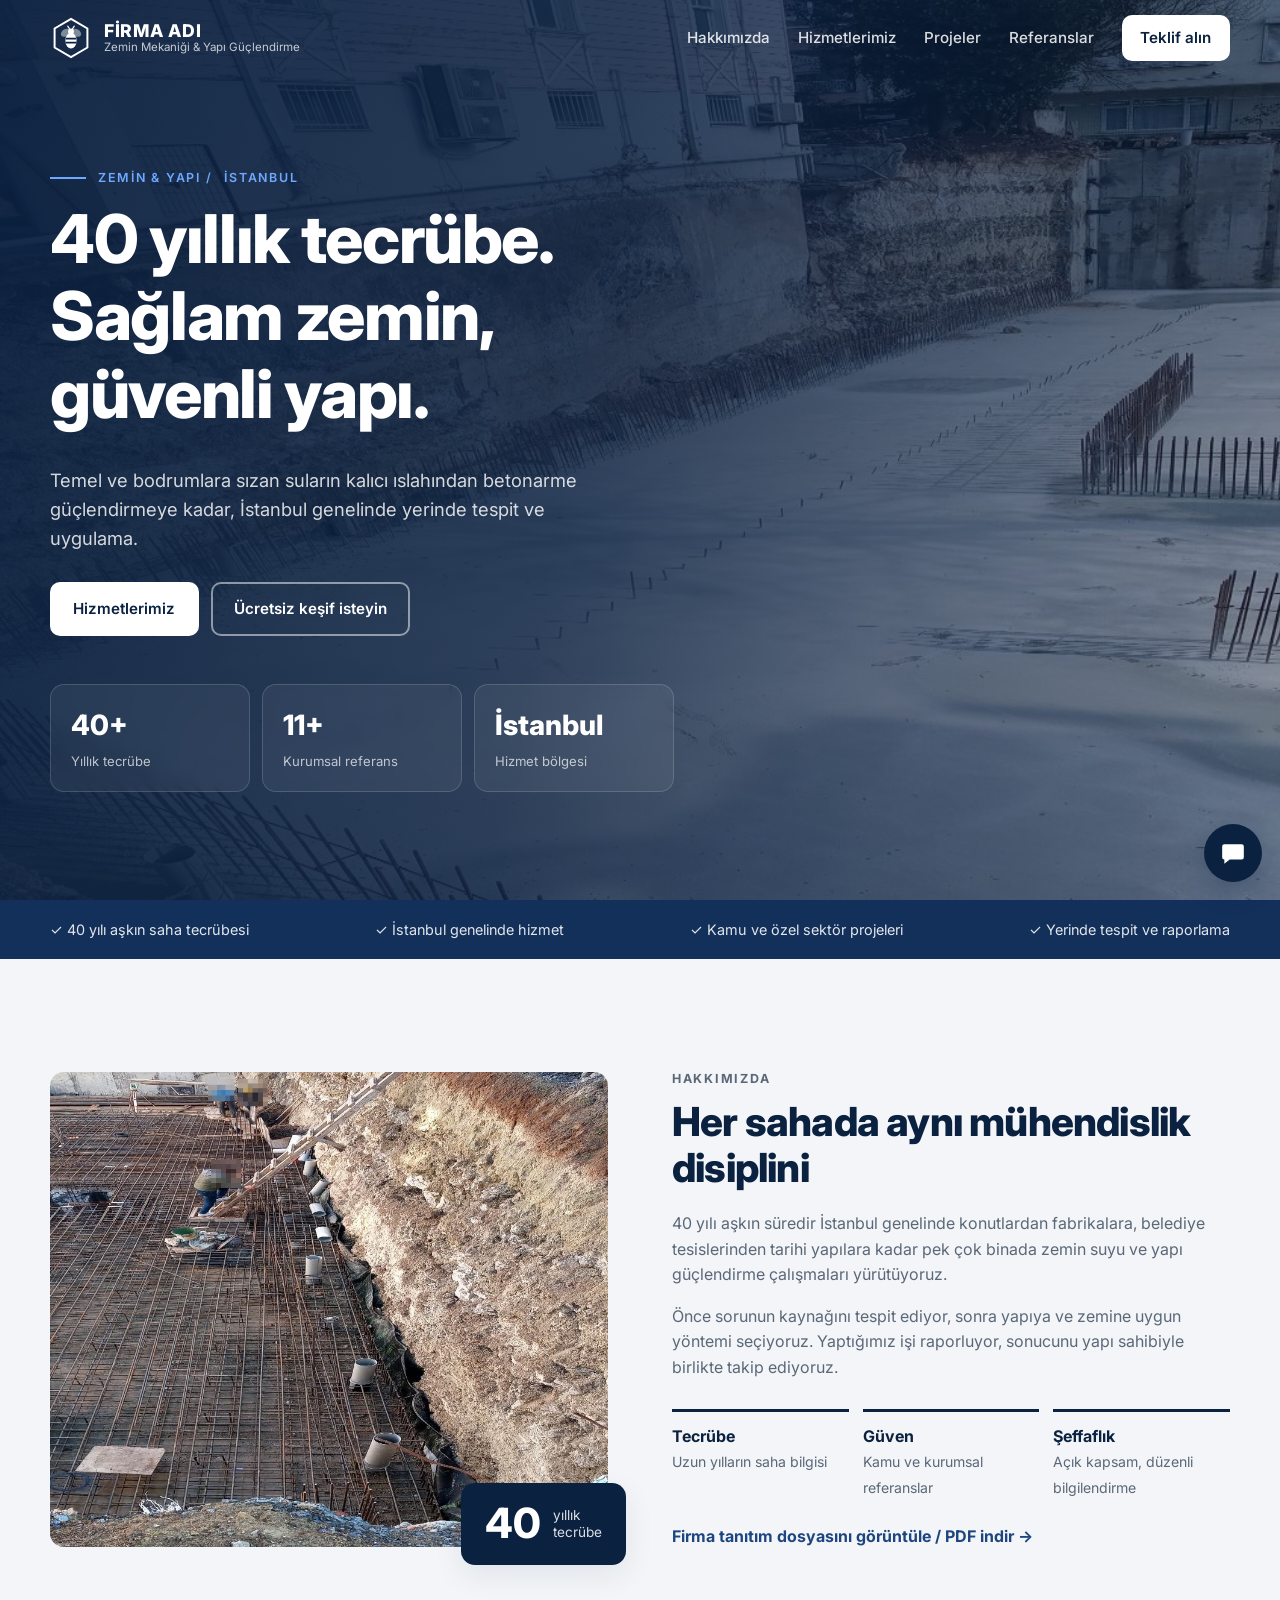
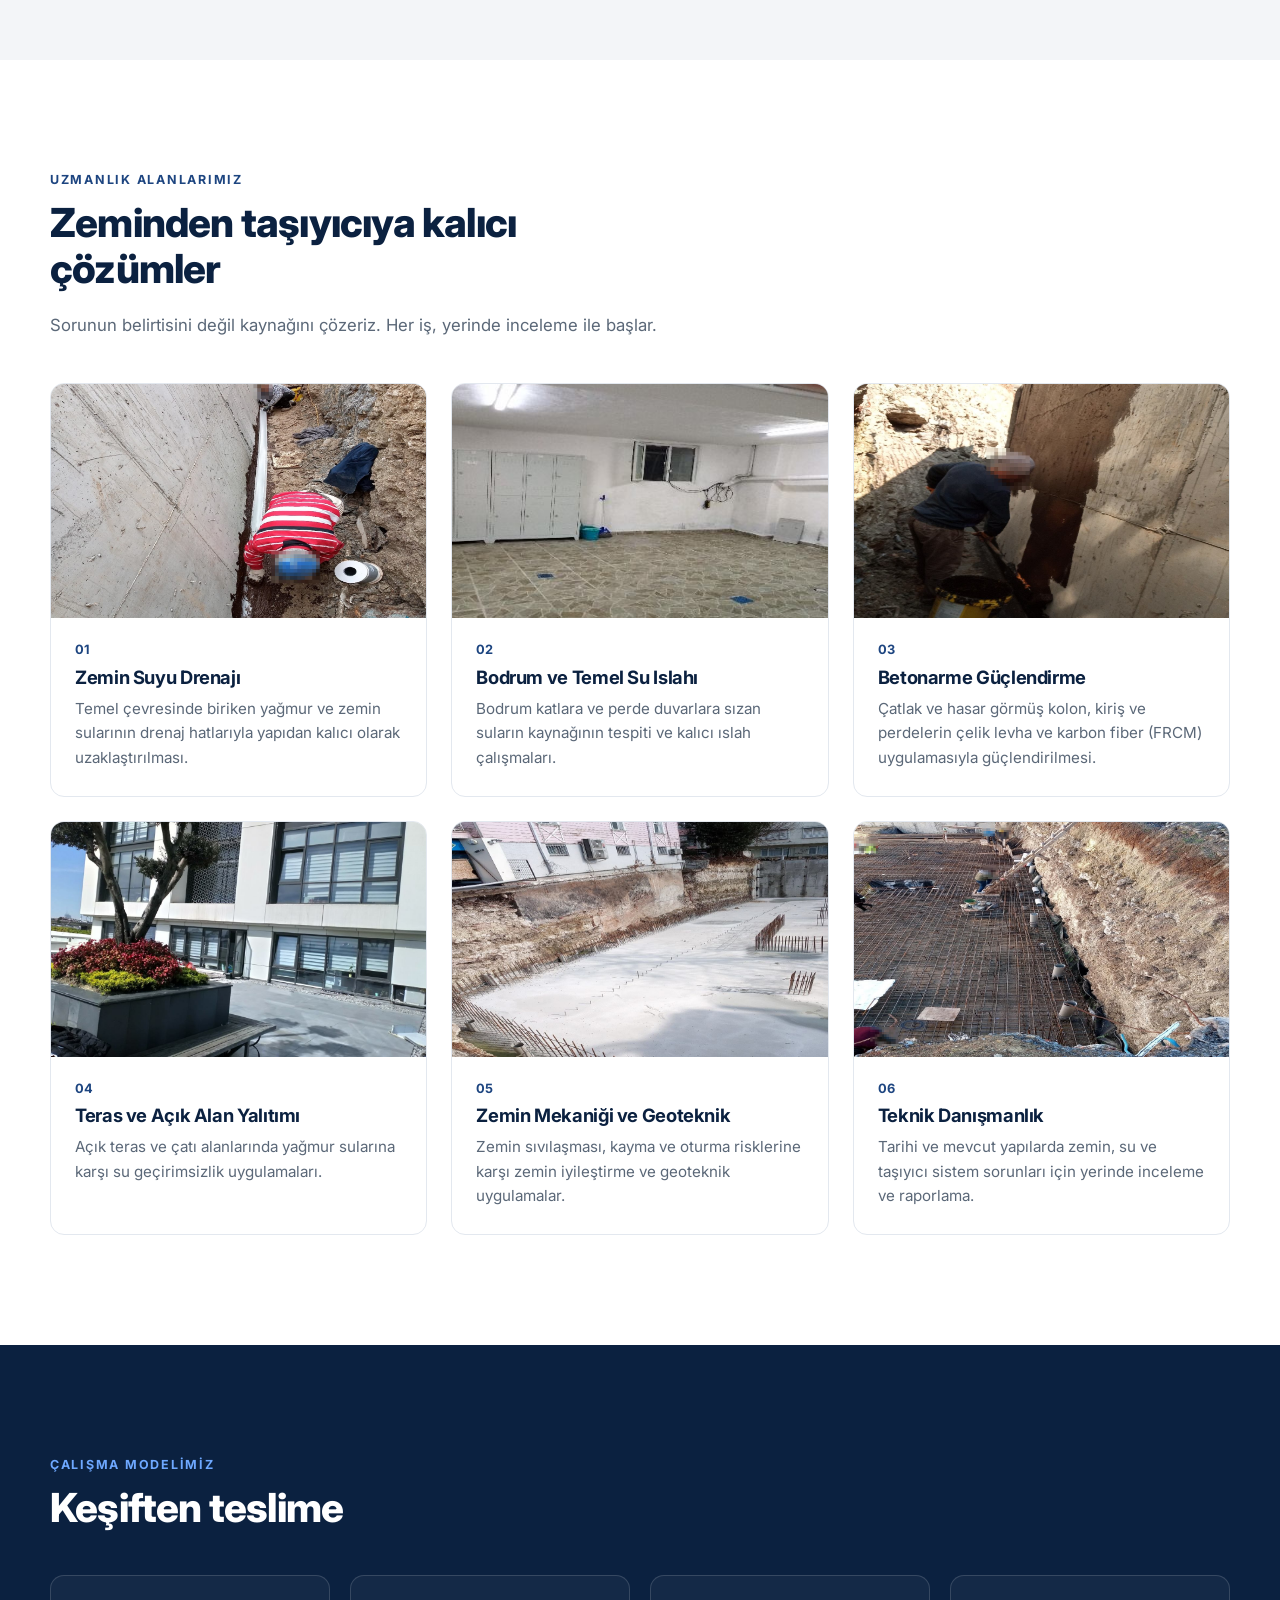
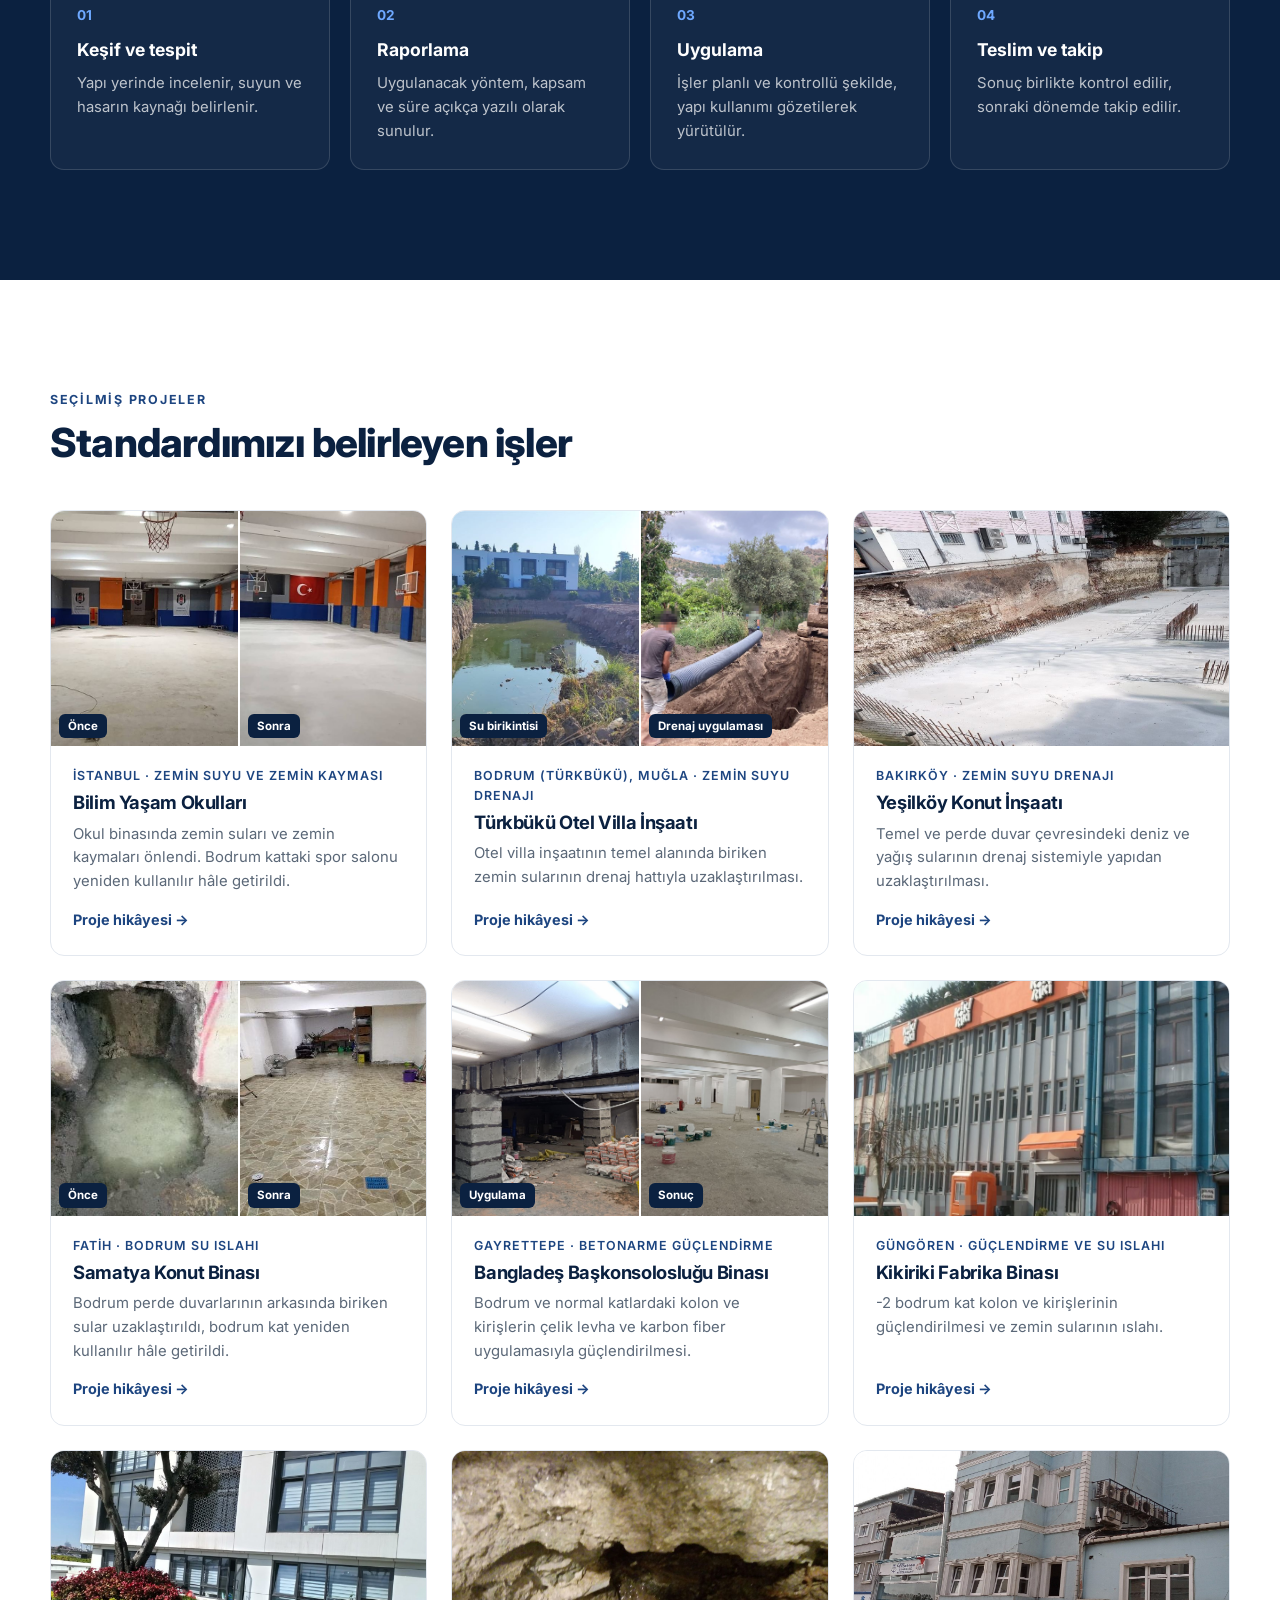
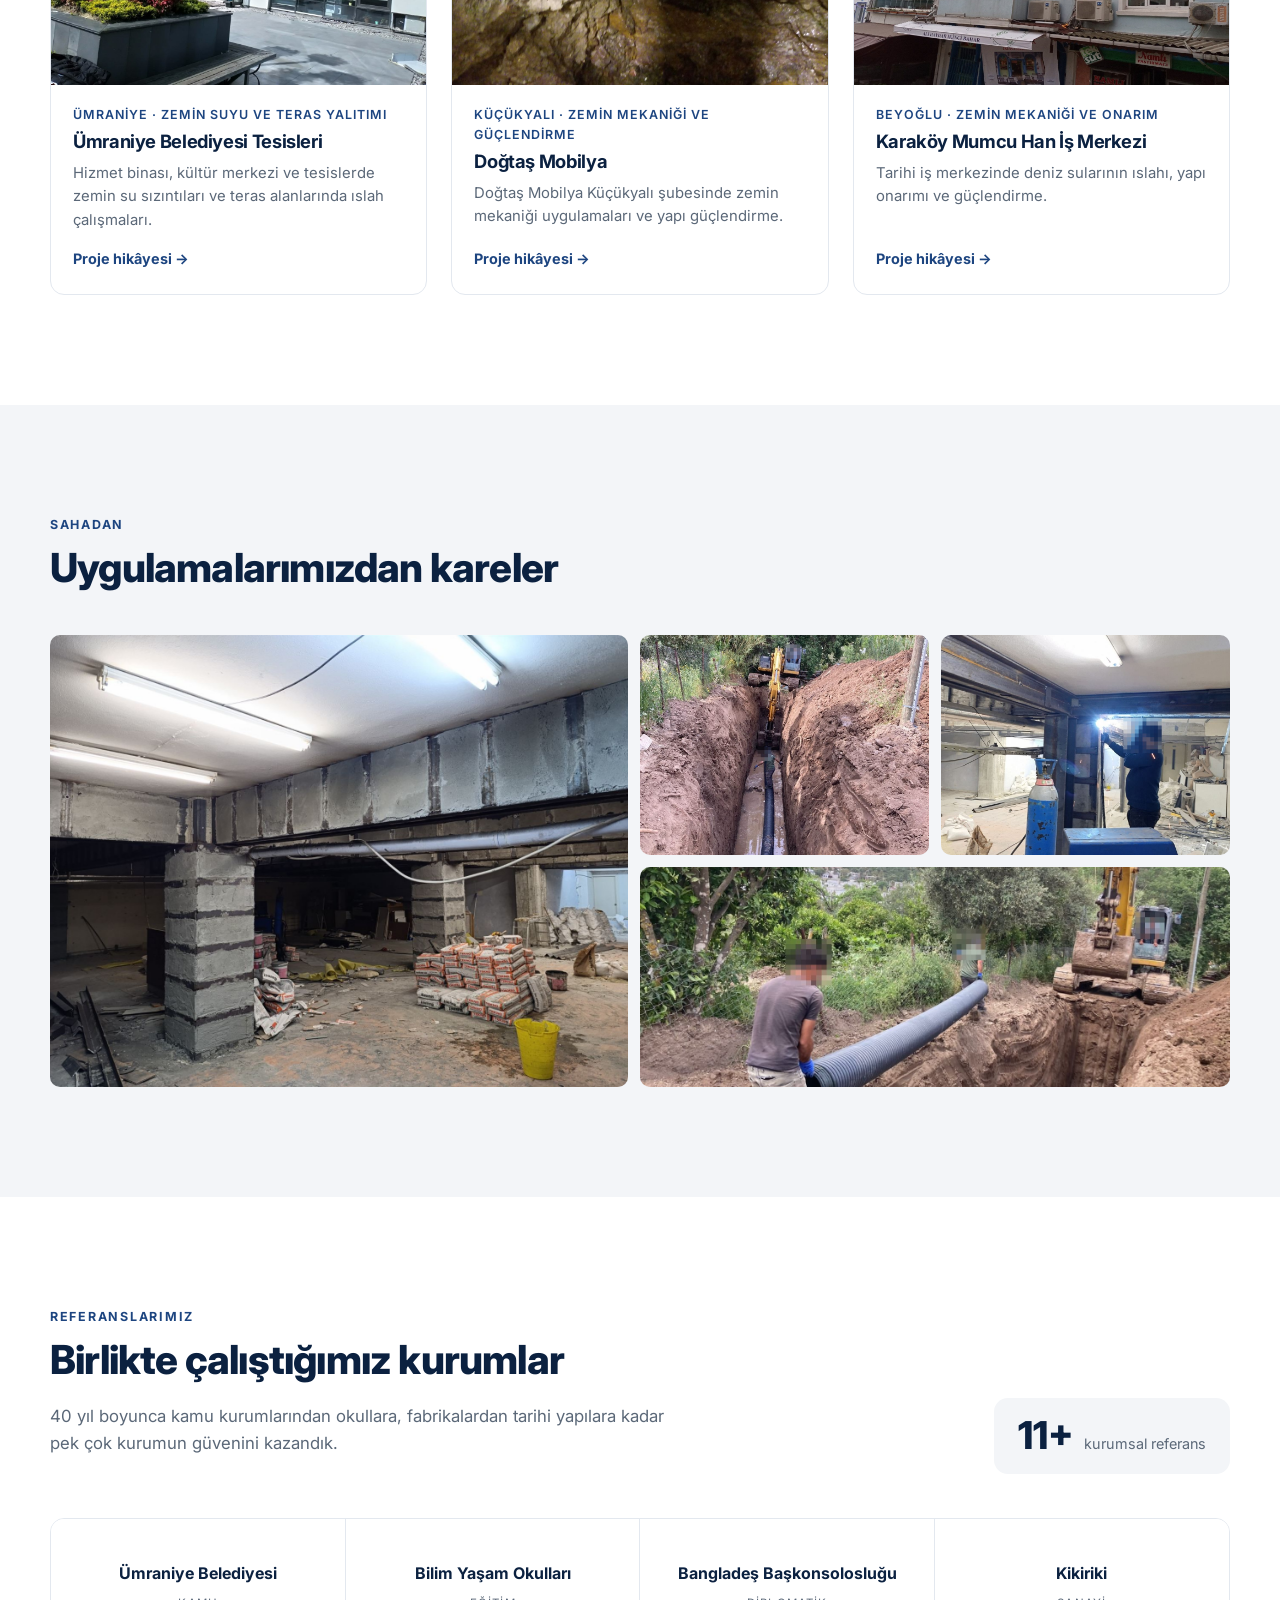
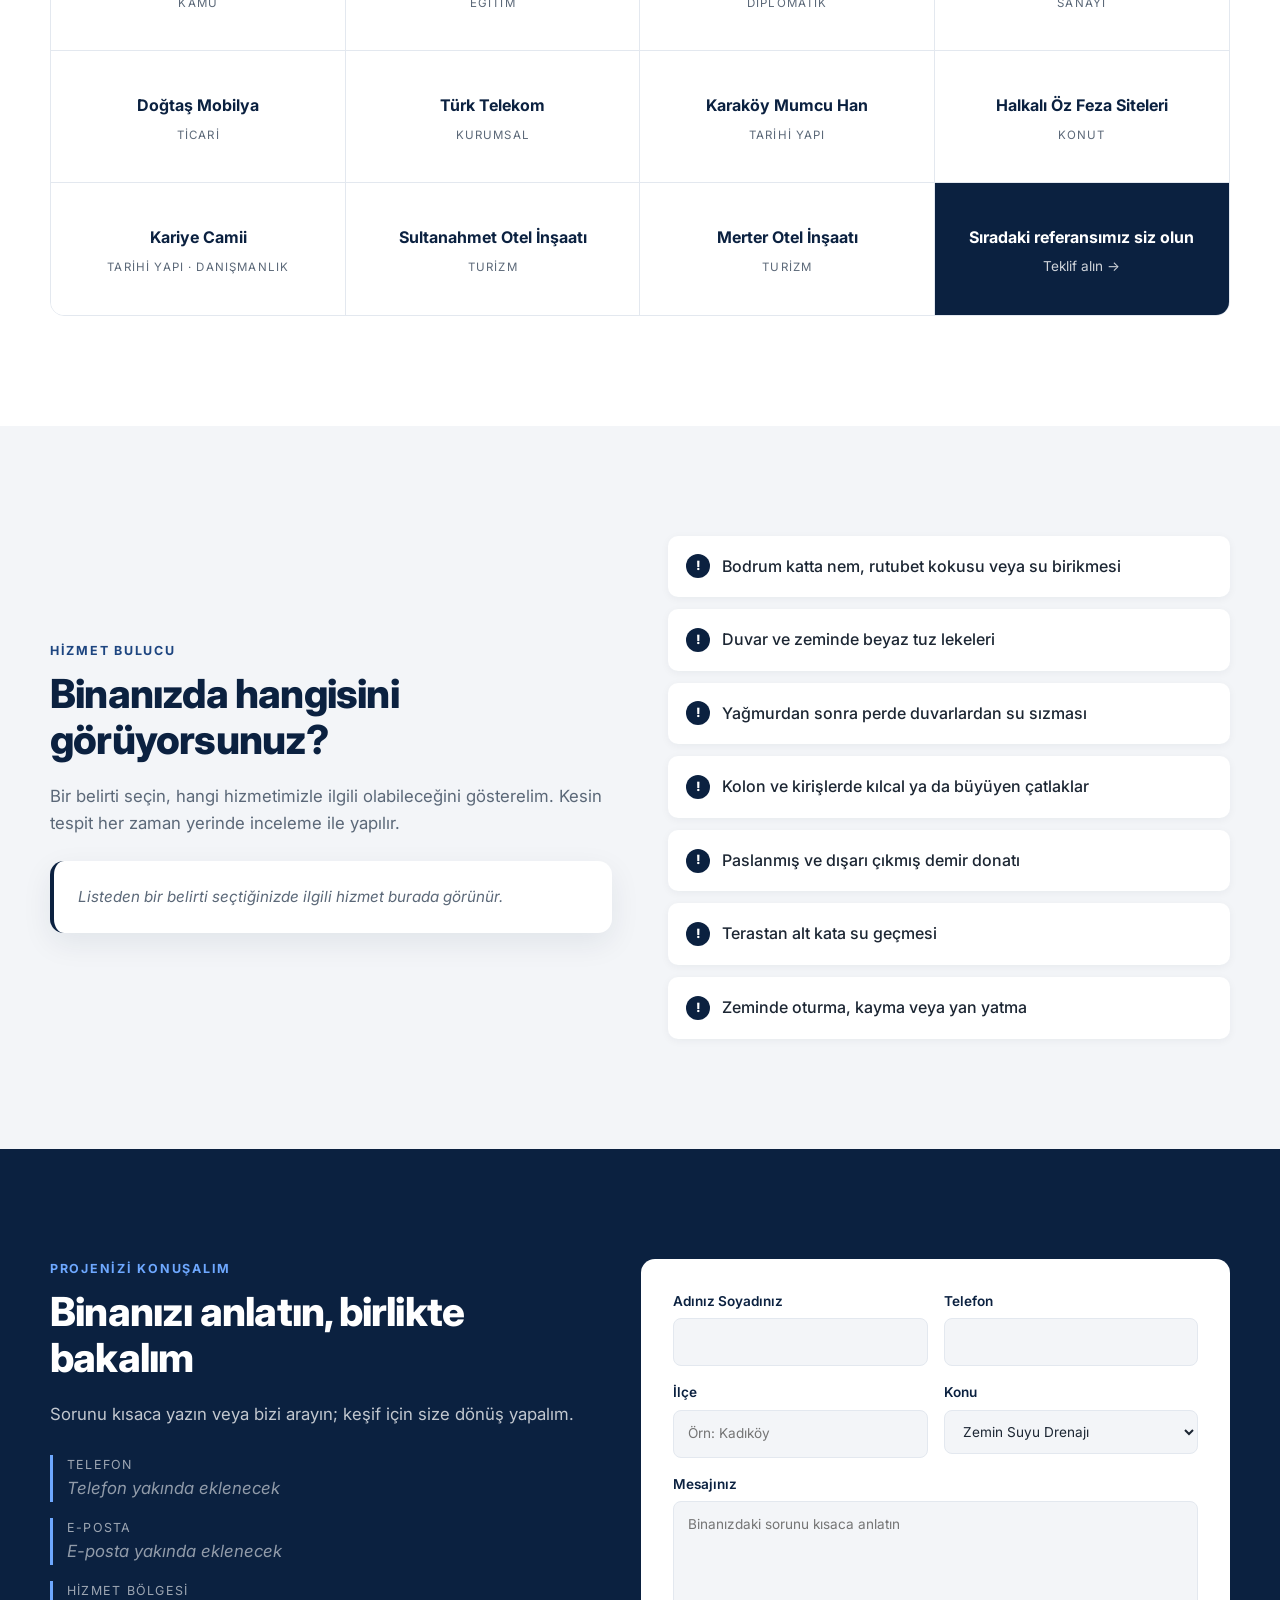
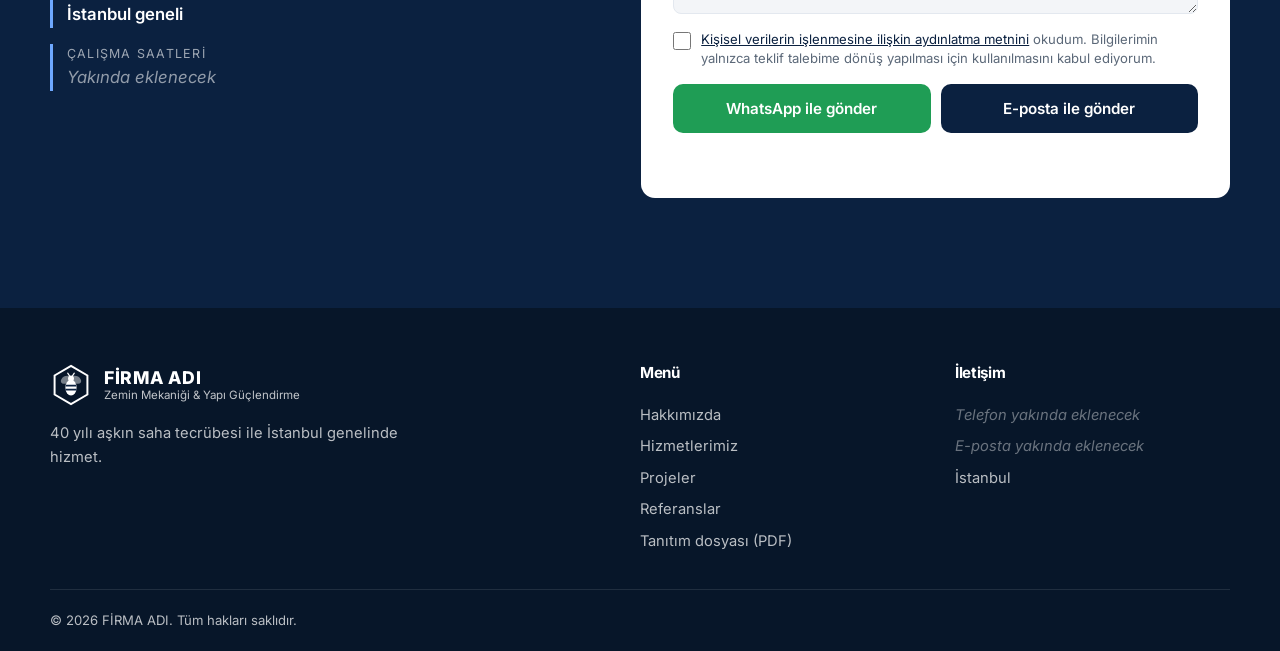
==== commit 758ce3ca: "İnşaat firması web sitesi: ilk taslak" ====
--- a/index.html
+++ b/index.html
@@ -151,9 +151,9 @@
           <h2>Uygulamalarımızdan kareler</h2>
         </div>
         <div class="galeri">
-          <img src="gorseller/konsolosluk-17.jpg" alt="Kolon ve kirişlerin çelik lamalarla güçlendirilmesi" loading="lazy">
+          <img src="gorseller/banglades-17.jpg" alt="Kolon ve kirişlerin çelik lamalarla güçlendirilmesi" loading="lazy">
           <img src="gorseller/saha-hendek.jpg" alt="Hendeğe drenaj borusu döşenmesi" loading="lazy">
-          <img src="gorseller/konsolosluk-19.jpg" alt="Çelik elemanların kaynakla birleştirilmesi" loading="lazy">
+          <img src="gorseller/banglades-19.jpg" alt="Çelik elemanların kaynakla birleştirilmesi" loading="lazy">
           <img src="gorseller/saha-boru.jpg" alt="Drenaj borusunun kazı alanına indirilmesi" loading="lazy">
         </div>
       </div>
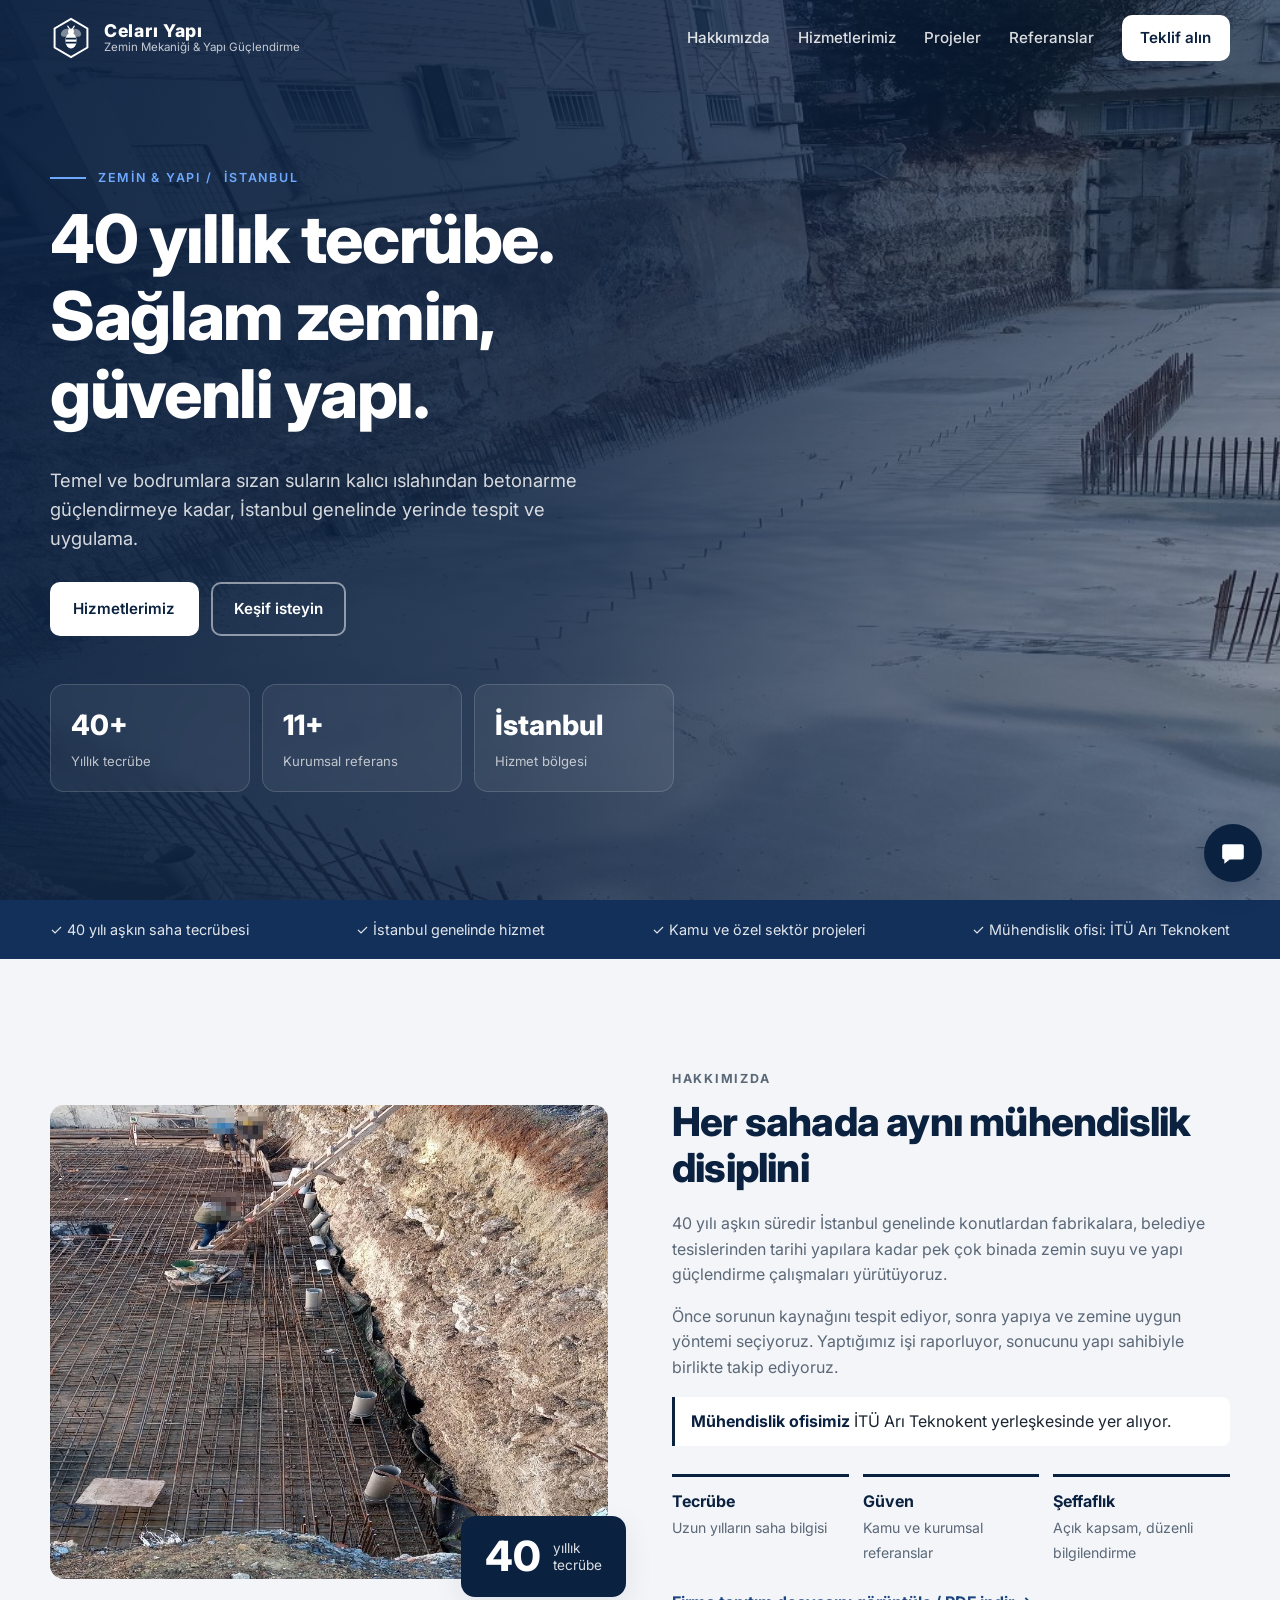
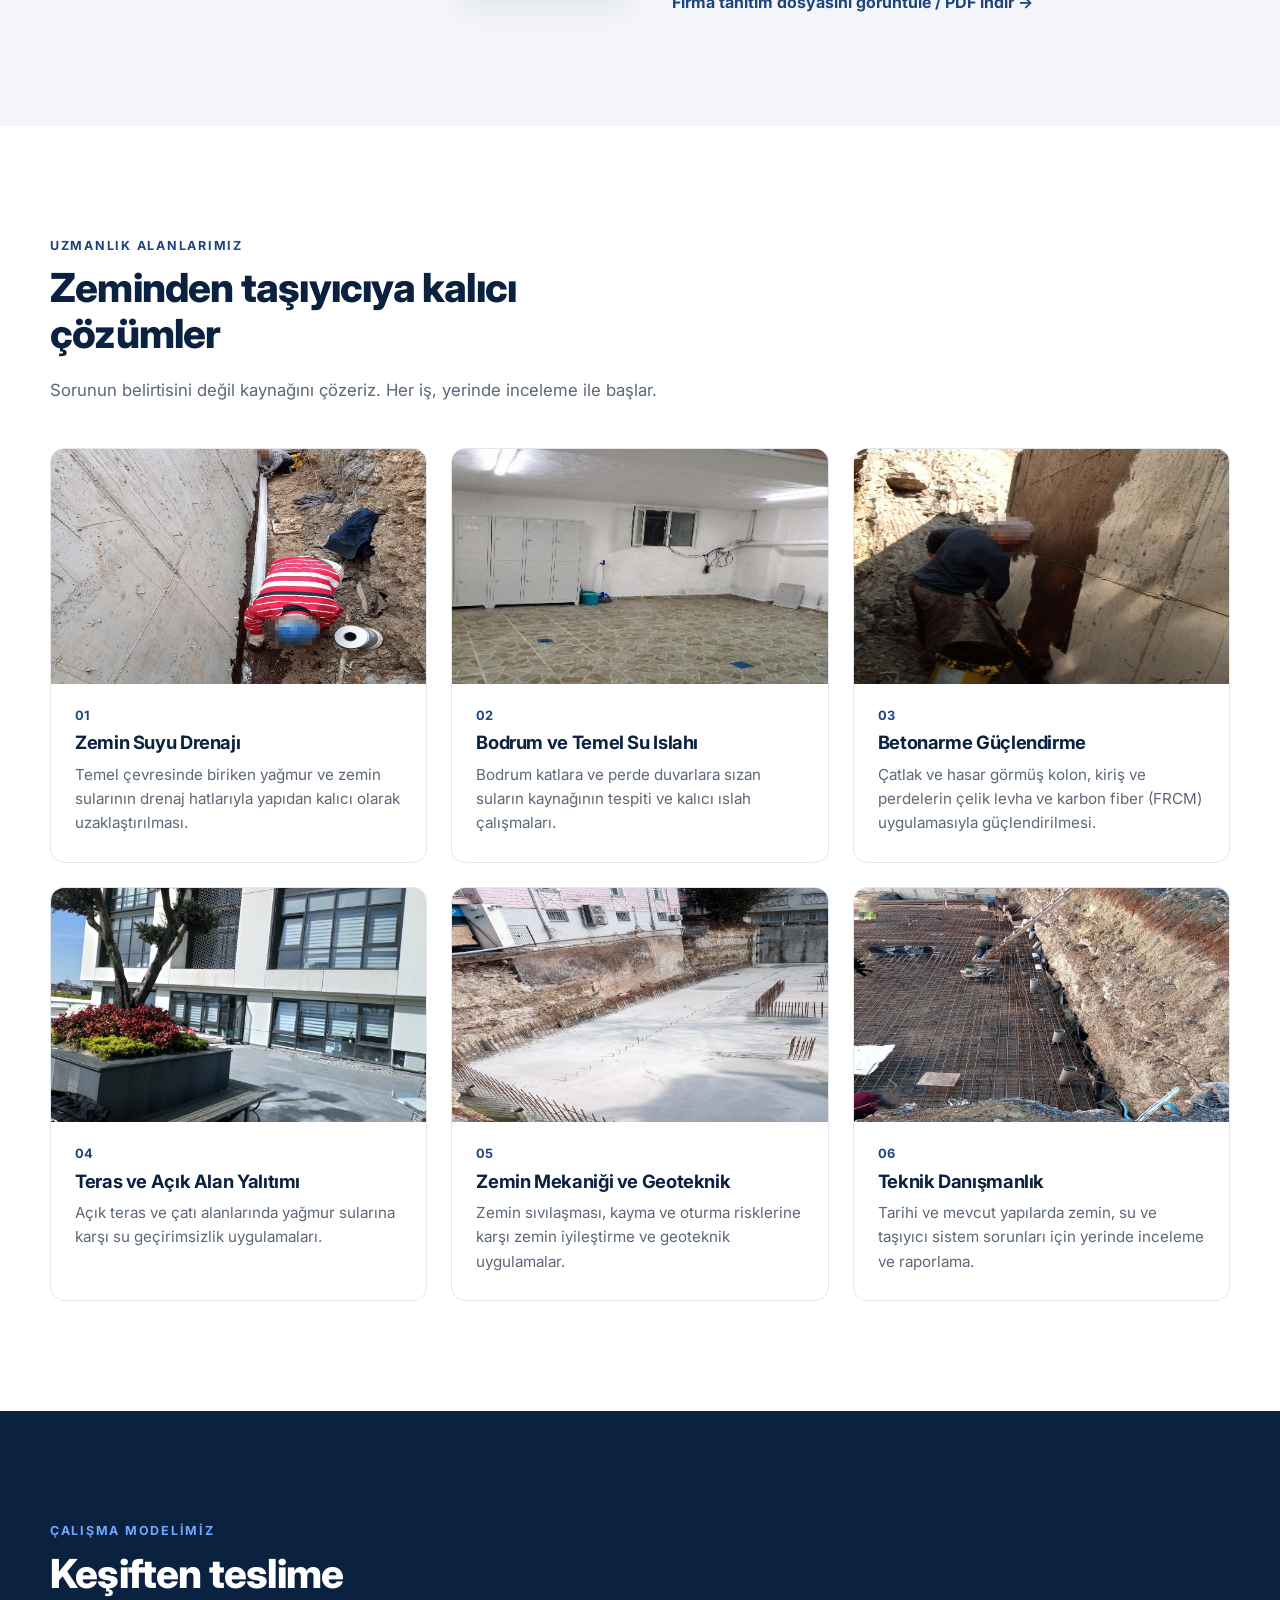
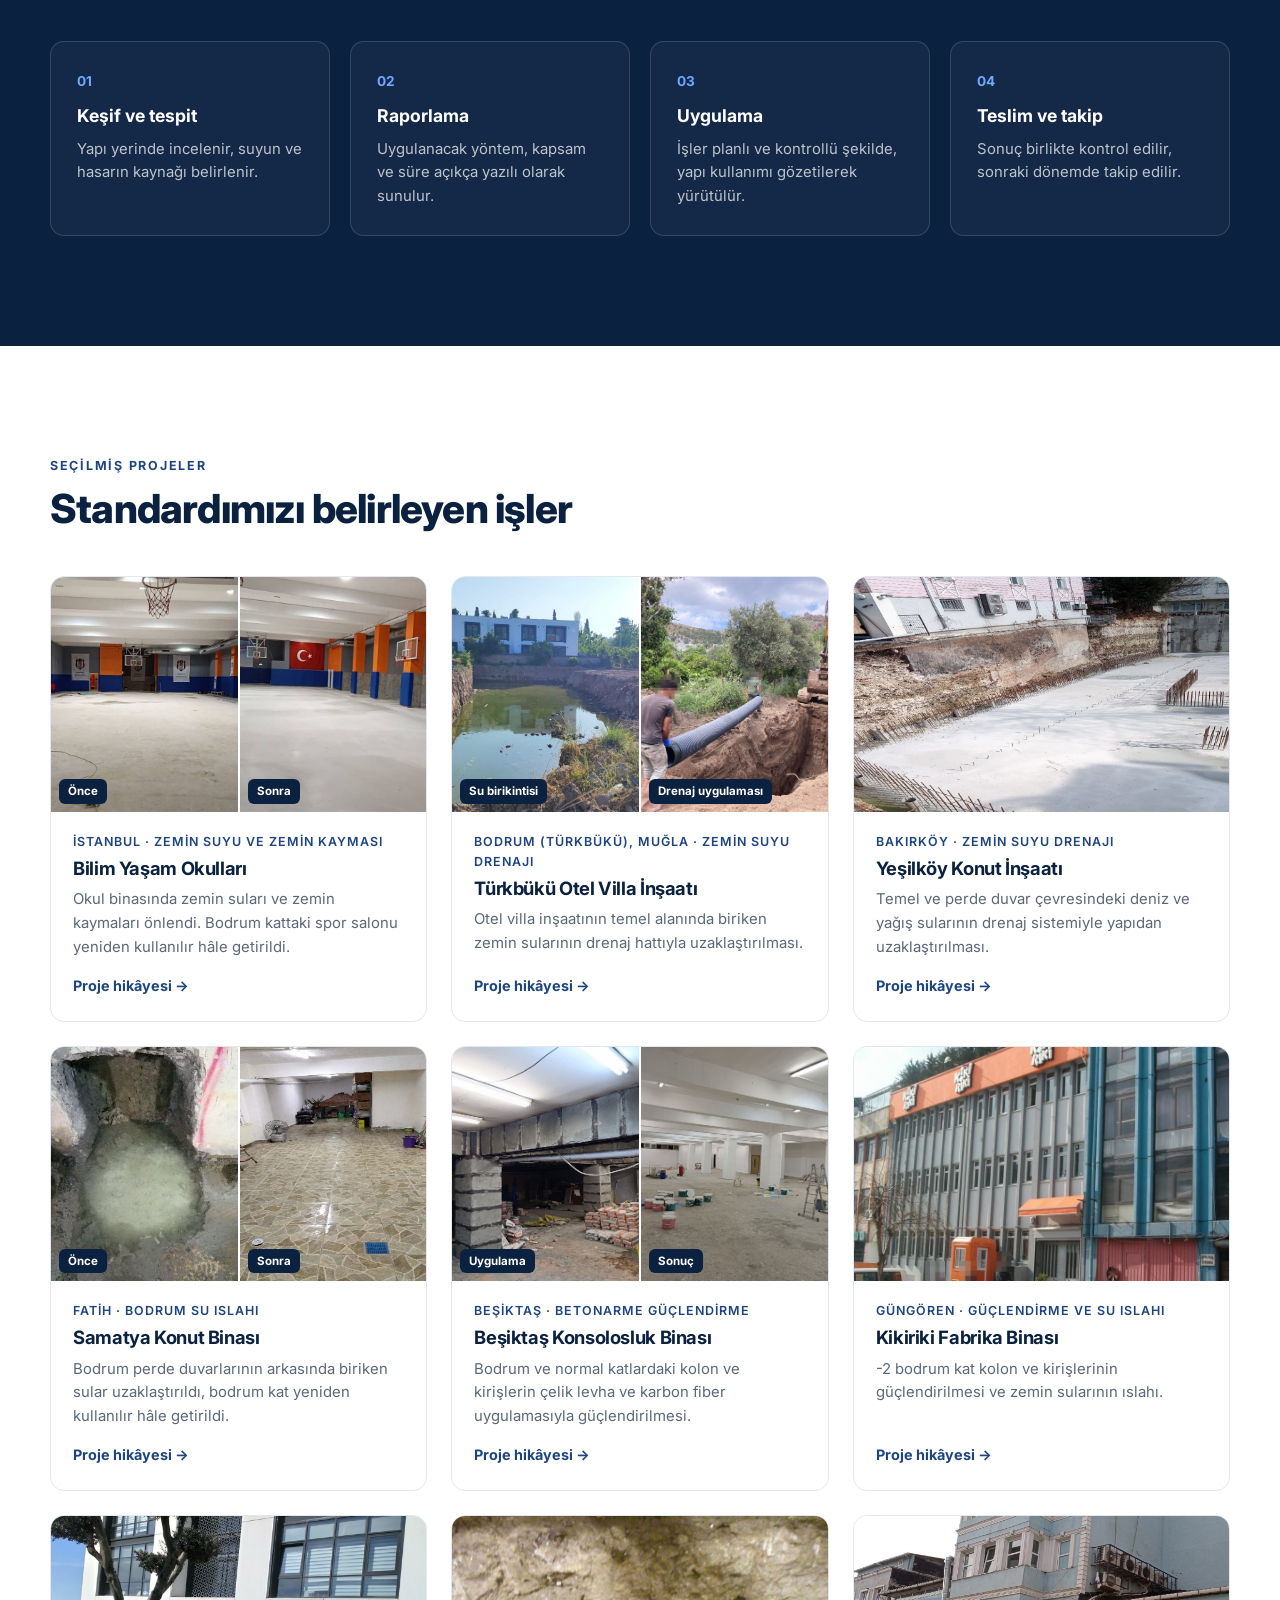
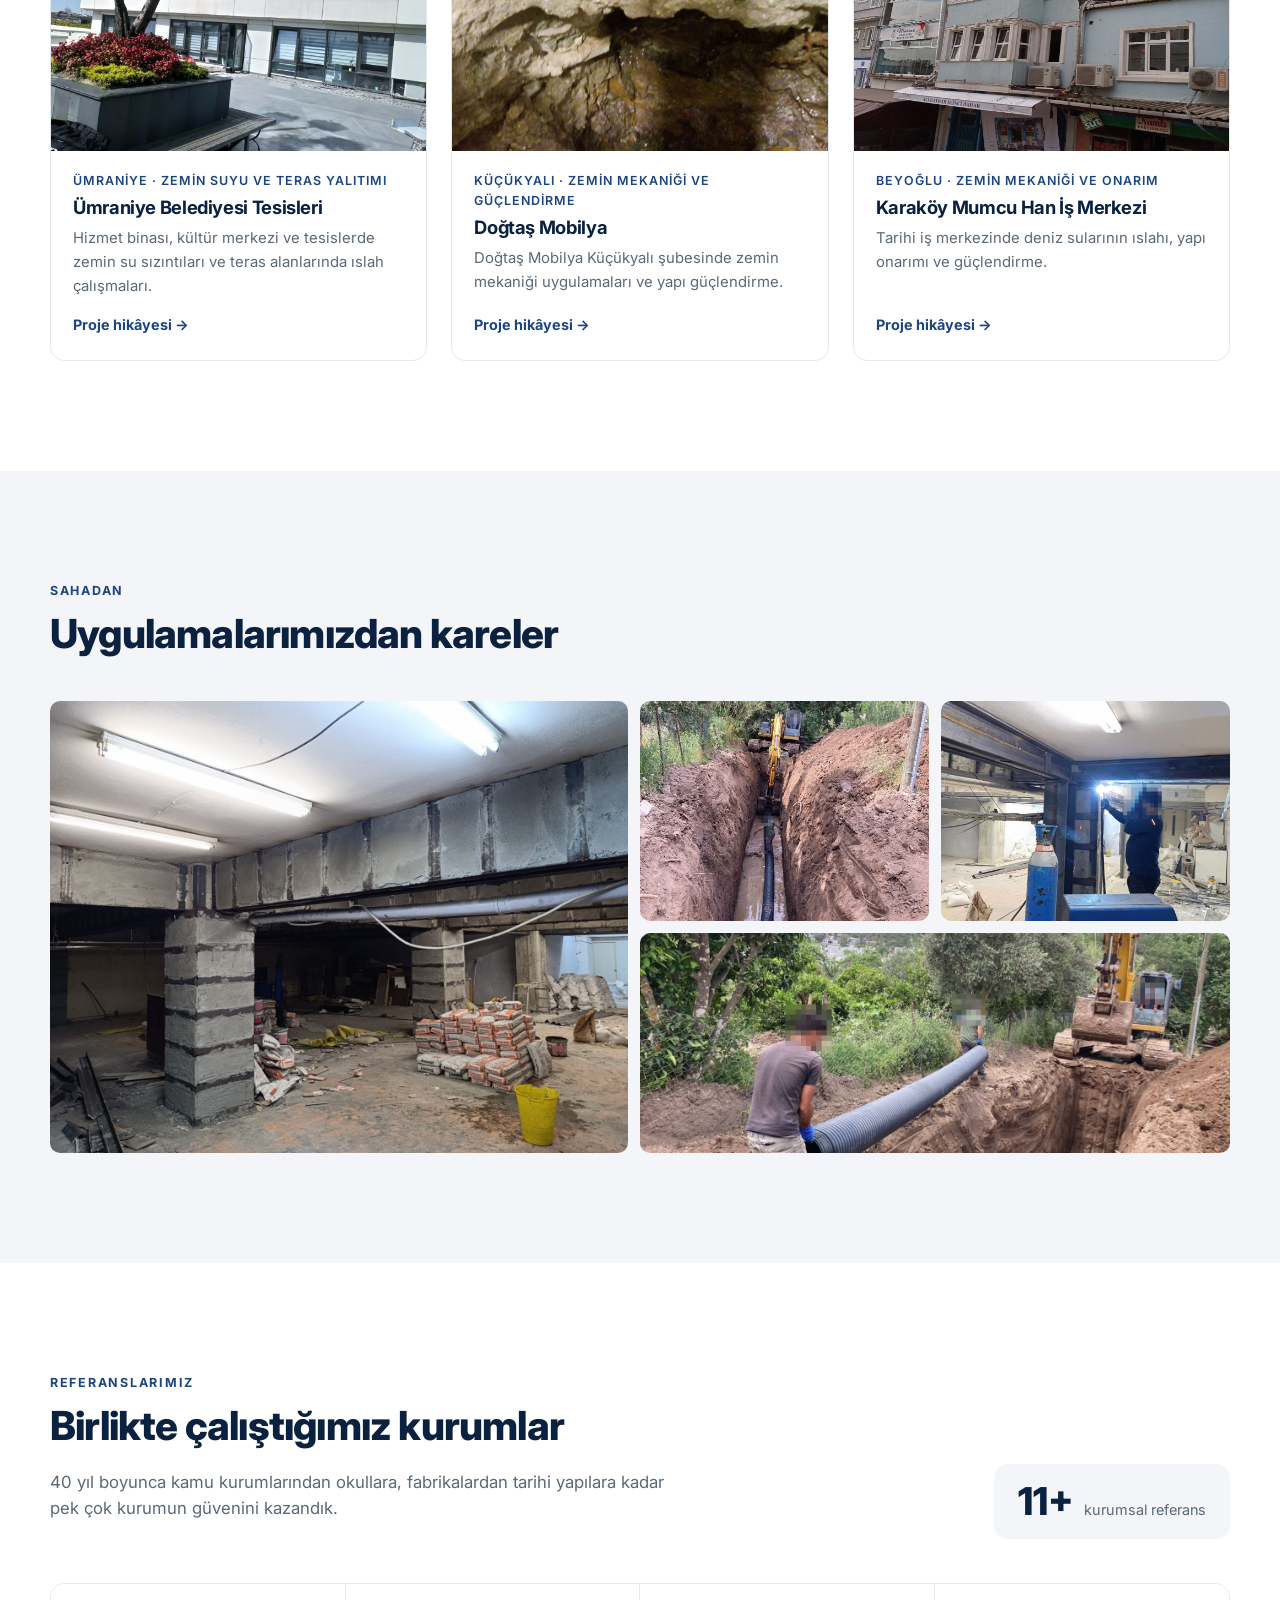
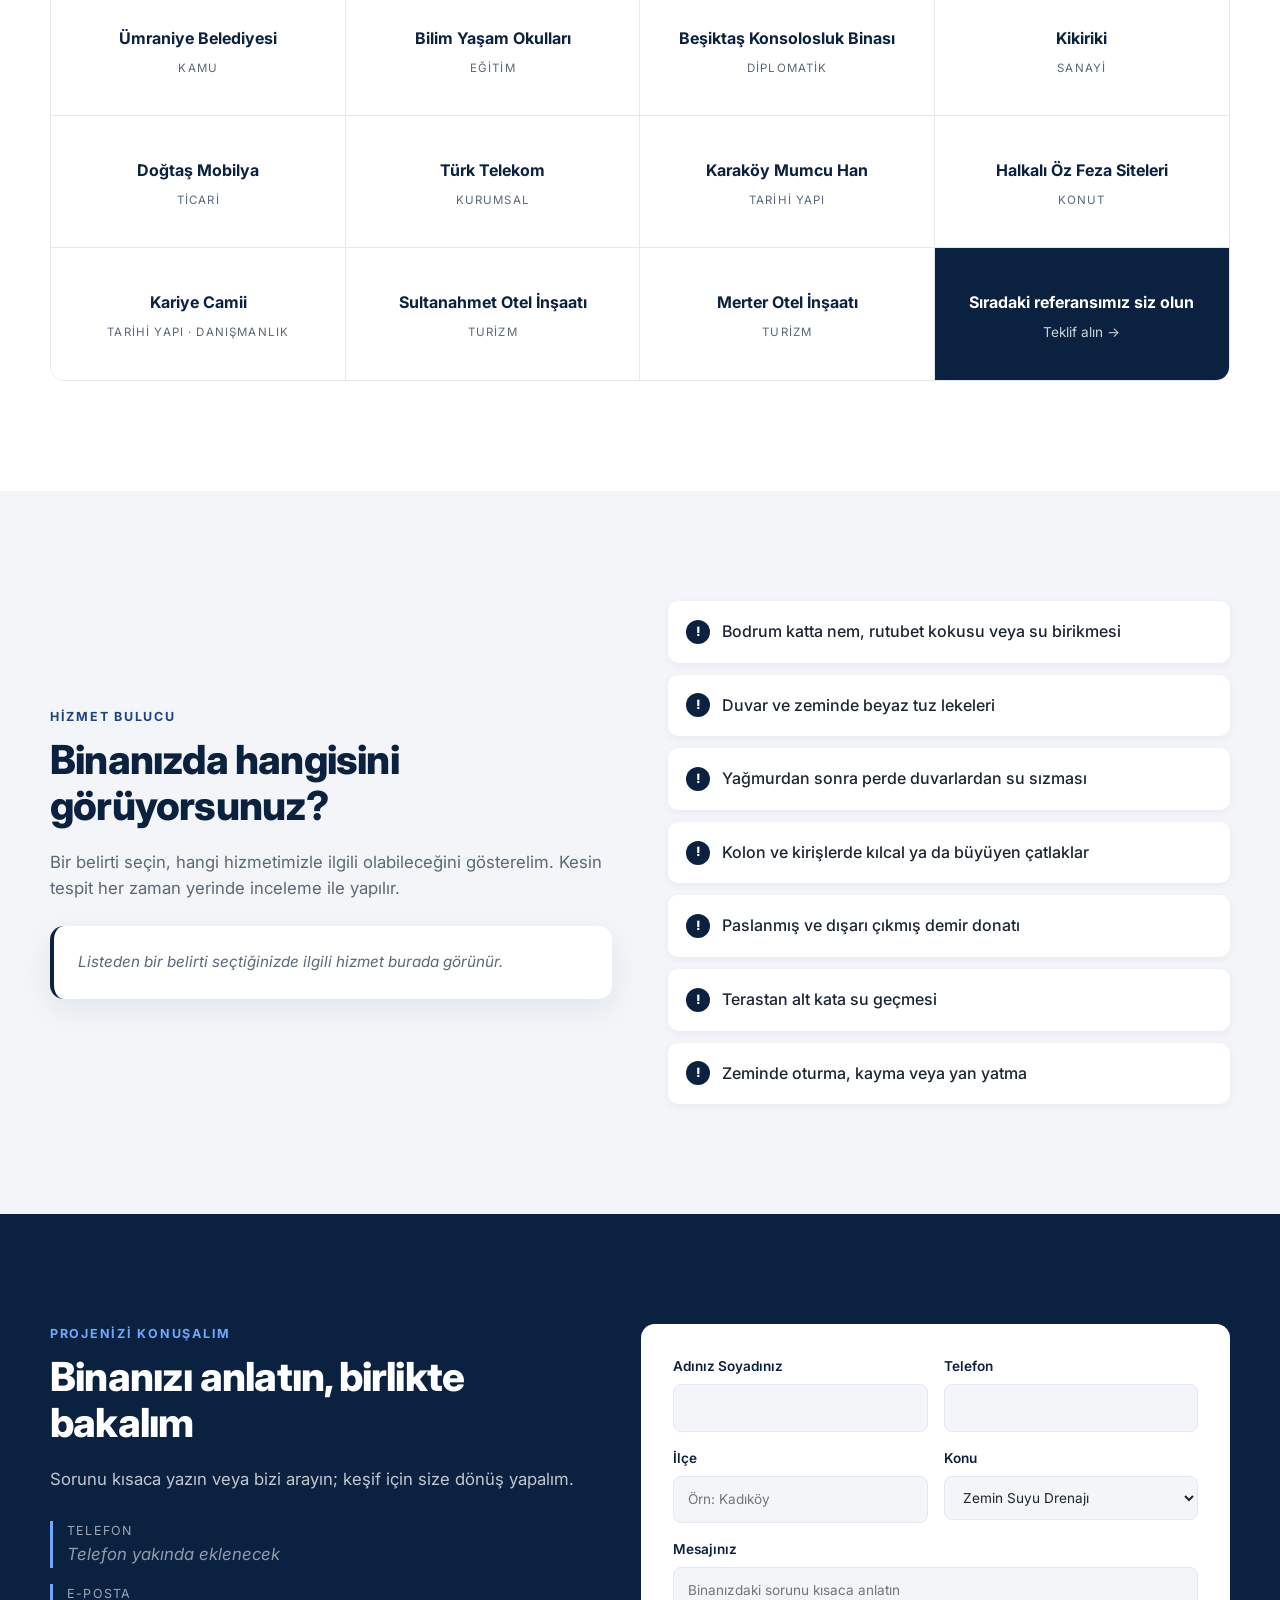
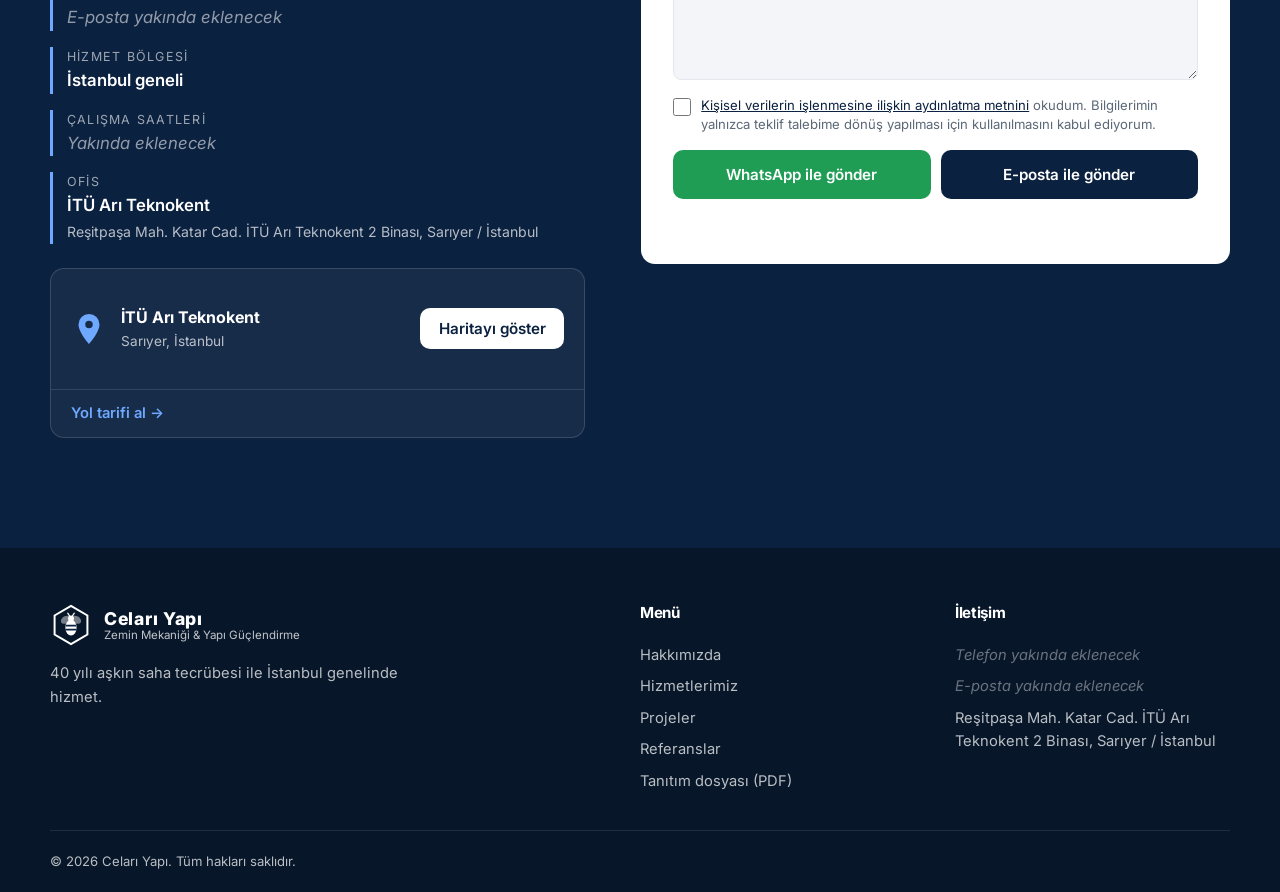
==== commit 106fc2c6: "Ofis adresi, harita ve Teknokent bilgisi; ücretsiz ifadesi kaldırıldı" ====
--- a/index.html
+++ b/index.html
@@ -61,7 +61,7 @@
         <p class="giris-metin">Temel ve bodrumlara sızan suların kalıcı ıslahından betonarme güçlendirmeye kadar, <span data-ayar="firma.bolge"></span> genelinde yerinde tespit ve uygulama.</p>
         <div class="dugmeler">
           <a href="#hizmetler" class="dugme dugme-acik">Hizmetlerimiz</a>
-          <a href="#iletisim" class="dugme dugme-cerceve">Ücretsiz keşif isteyin</a>
+          <a href="#iletisim" class="dugme dugme-cerceve">Keşif isteyin</a>
         </div>
 
         <div class="rakamlar">
@@ -78,7 +78,7 @@
         <span>✓ <span data-ayar="firma.kurulusMetni"></span></span>
         <span>✓ <span data-ayar="firma.bolge"></span> genelinde hizmet</span>
         <span>✓ Kamu ve özel sektör projeleri</span>
-        <span>✓ Yerinde tespit ve raporlama</span>
+        <span>✓ Mühendislik ofisi: <span data-ayar="iletisim.ofisAdi"></span></span>
       </div>
     </div>
 
@@ -94,6 +94,7 @@
           <h2>Her sahada aynı mühendislik disiplini</h2>
           <p><span data-ayar="firma.deneyimYili"></span> yılı aşkın süredir <span data-ayar="firma.bolge"></span> genelinde konutlardan fabrikalara, belediye tesislerinden tarihi yapılara kadar pek çok binada zemin suyu ve yapı güçlendirme çalışmaları yürütüyoruz.</p>
           <p>Önce sorunun kaynağını tespit ediyor, sonra yapıya ve zemine uygun yöntemi seçiyoruz. Yaptığımız işi raporluyor, sonucunu yapı sahibiyle birlikte takip ediyoruz.</p>
+          <p class="ofis-not"><strong>Mühendislik ofisimiz</strong> <span data-ayar="iletisim.ofisAdi"></span> yerleşkesinde yer alıyor.</p>
           <div class="ozellikler">
             <div><strong>Tecrübe</strong><span>Uzun yılların saha bilgisi</span></div>
             <div><strong>Güven</strong><span>Kamu ve kurumsal referanslar</span></div>
@@ -151,9 +152,9 @@
           <h2>Uygulamalarımızdan kareler</h2>
         </div>
         <div class="galeri">
-          <img src="gorseller/banglades-17.jpg" alt="Kolon ve kirişlerin çelik lamalarla güçlendirilmesi" loading="lazy">
+          <img src="gorseller/konsolosluk-17.jpg" alt="Kolon ve kirişlerin çelik lamalarla güçlendirilmesi" loading="lazy">
           <img src="gorseller/saha-hendek.jpg" alt="Hendeğe drenaj borusu döşenmesi" loading="lazy">
-          <img src="gorseller/banglades-19.jpg" alt="Çelik elemanların kaynakla birleştirilmesi" loading="lazy">
+          <img src="gorseller/konsolosluk-19.jpg" alt="Çelik elemanların kaynakla birleştirilmesi" loading="lazy">
           <img src="gorseller/saha-boru.jpg" alt="Drenaj borusunun kazı alanına indirilmesi" loading="lazy">
         </div>
       </div>
@@ -204,7 +205,20 @@
             <li><span>E-posta</span><a data-iletisim="eposta"></a></li>
             <li><span>Hizmet bölgesi</span><strong><span data-ayar="firma.bolge"></span> geneli</strong></li>
             <li><span>Çalışma saatleri</span><strong data-ayar="iletisim.calismaSaatleri"></strong></li>
+            <li><span>Ofis</span><strong data-ayar="iletisim.ofisAdi"></strong><small class="adres" data-ayar="iletisim.adres"></small></li>
           </ul>
+          <!-- Harita: sayfa açılınca yüklenmez; ziyaretçi düğmeye basınca açılır (hız ve gizlilik için) -->
+          <div class="harita" id="harita" hidden>
+            <div class="harita-kapak" id="haritaKapak">
+              <svg aria-hidden="true" viewBox="0 0 24 24"><path d="M12 2a7 7 0 0 0-7 7c0 5.2 7 13 7 13s7-7.8 7-13a7 7 0 0 0-7-7Zm0 9.5A2.5 2.5 0 1 1 12 6.5a2.5 2.5 0 0 1 0 5Z" fill="currentColor"/></svg>
+              <div>
+                <strong data-ayar="iletisim.ofisAdi"></strong>
+                <span>Sarıyer, İstanbul</span>
+              </div>
+              <button type="button" class="dugme dugme-acik" id="haritaGoster">Haritayı göster</button>
+            </div>
+            <a class="harita-yol" id="haritaYol" target="_blank" rel="noopener">Yol tarifi al →</a>
+          </div>
         </div>
         <form class="form" id="iletisimFormu" novalidate>
           <label>Adınız Soyadınız<input name="ad" required autocomplete="name"></label>
--- a/stil.css
+++ b/stil.css
@@ -115,6 +115,8 @@
 .rozet { position: absolute; right: -18px; bottom: -18px; background: var(--lacivert); color: var(--beyaz); padding: 20px 24px; border-radius: var(--yaricap); display: flex; align-items: center; gap: 12px; box-shadow: var(--golge); }
 .rozet strong { font-size: 2.6rem; font-weight: 800; line-height: 1; }
 .rozet > span { font-size: .85rem; line-height: 1.25; opacity: .85; }
+.ofis-not { padding: 12px 16px; border-left: 3px solid var(--lacivert); background: var(--beyaz); border-radius: 0 8px 8px 0; color: var(--metin) !important; }
+.ofis-not strong { color: var(--lacivert); }
 .ozellikler { display: grid; grid-template-columns: repeat(3, 1fr); gap: 14px; margin-top: 28px; }
 .ozellikler div { border-top: 3px solid var(--lacivert); padding-top: 12px; }
 .ozellikler strong { display: block; color: var(--lacivert); }
@@ -196,6 +198,17 @@
 .iletisim-bilgi li { display: flex; flex-direction: column; border-left: 3px solid var(--vurgu); padding-left: 14px; }
 .iletisim-bilgi li > span { font-size: .78rem; text-transform: uppercase; letter-spacing: .1em; color: rgba(255,255,255,.6); }
 .iletisim-bilgi a, .iletisim-bilgi strong { font-size: 1.05rem; font-weight: 600; }
+.iletisim-bilgi .adres { display: block; margin-top: 2px; font-size: .88rem; color: rgba(255,255,255,.7); font-weight: 400; }
+.harita { margin-top: 24px; border-radius: var(--yaricap); overflow: hidden; border: 1px solid rgba(255,255,255,.15); background: rgba(255,255,255,.05); }
+.harita[hidden] { display: none; }
+.harita iframe { display: block; width: 100%; height: 260px; border: 0; }
+.harita-kapak { display: flex; align-items: center; flex-wrap: wrap; gap: 14px; padding: 20px; min-height: 120px; }
+.harita-kapak svg { width: 36px; height: 36px; color: var(--vurgu); flex: none; }
+.harita-kapak div { display: flex; flex-direction: column; flex: 1; min-width: 140px; }
+.harita-kapak span { font-size: .85rem; color: rgba(255,255,255,.7); }
+.harita-kapak .dugme { padding: .6em 1.1em; }
+.harita-yol { display: block; padding: 12px 20px; border-top: 1px solid rgba(255,255,255,.12); font-weight: 600; font-size: .92rem; color: var(--vurgu); }
+.harita-yol:hover { color: var(--beyaz); }
 .bos { opacity: .55; font-style: italic; font-weight: 400 !important; }
 .form { background: var(--beyaz); color: var(--metin); padding: 32px; border-radius: var(--yaricap); display: grid; grid-template-columns: 1fr 1fr; gap: 16px; }
 .form label { display: flex; flex-direction: column; gap: 6px; font-size: .85rem; font-weight: 600; color: var(--lacivert); }
